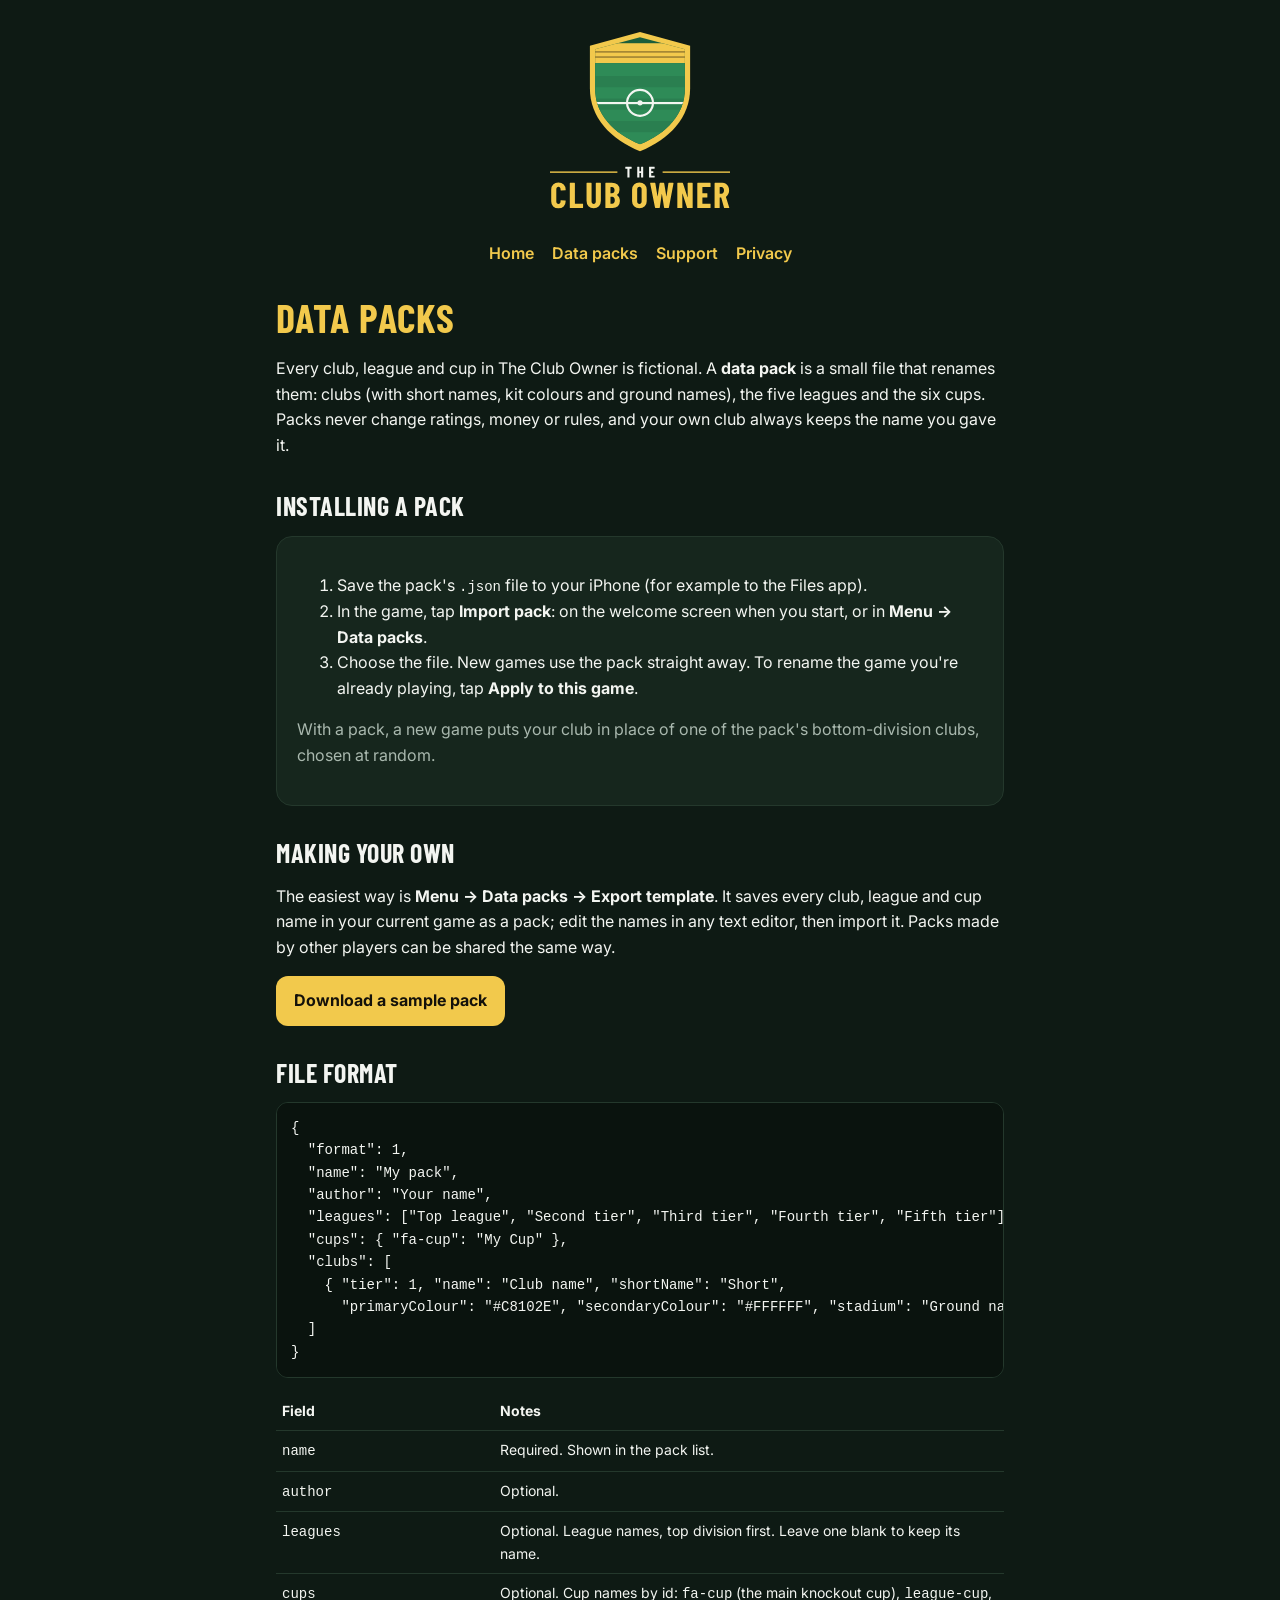
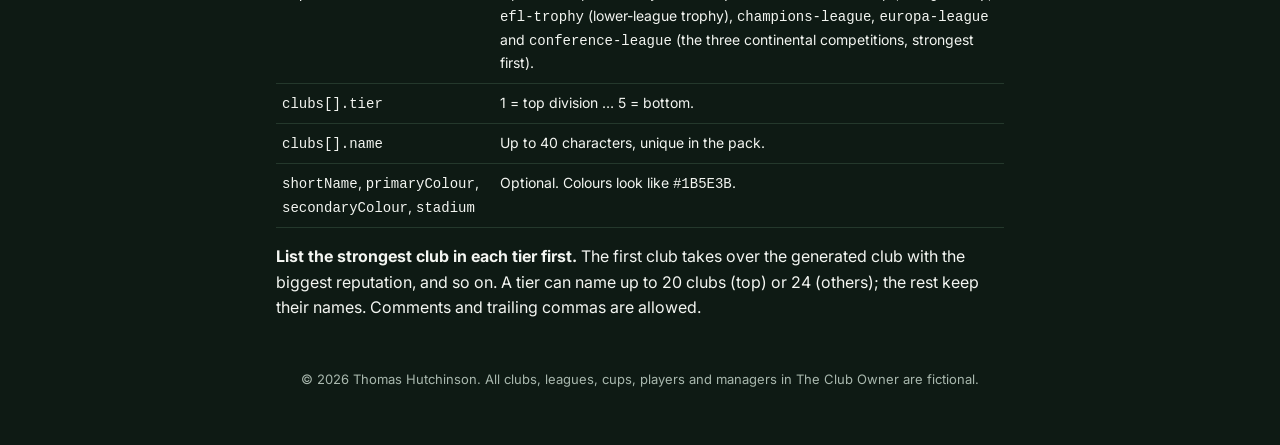
==== data-packs.html @ 432c06cd "Revert "Cover Android and Google Play: privacy policy, support and data packs pages" This reverts co" ====
<!doctype html>
<html lang="en-GB">
<head>
<meta charset="utf-8">
<meta name="viewport" content="width=device-width,initial-scale=1">
<title>Data packs – The Club Owner</title>
<meta name="description" content="How to rename the clubs, leagues and cups in The Club Owner with a data pack.">
<link rel="icon" href="logo.svg">
<link rel="preconnect" href="https://fonts.googleapis.com">
<link href="https://fonts.googleapis.com/css2?family=Barlow+Condensed:wght@700&family=Inter:wght@400;600&display=swap" rel="stylesheet">
<link rel="stylesheet" href="style.css">
</head>
<body><main>
<header><a href="index.html"><img src="logo.svg" alt="The Club Owner"></a></header>
<nav><a href="index.html">Home</a><a href="data-packs.html">Data packs</a><a href="support.html">Support</a><a href="privacy.html">Privacy</a></nav>

<h1>Data packs</h1>
<p>Every club, league and cup in The Club Owner is fictional. A <strong>data pack</strong> is a small file that renames them: clubs (with short names, kit colours and ground names), the five leagues and the six cups. Packs never change ratings, money or rules, and your own club always keeps the name you gave it.</p>

<h2>Installing a pack</h2>
<div class="card">
<ol>
<li>Save the pack's <code>.json</code> file to your iPhone (for example to the Files app).</li>
<li>In the game, tap <strong>Import pack</strong>: on the welcome screen when you start, or in <strong>Menu → Data packs</strong>.</li>
<li>Choose the file. New games use the pack straight away. To rename the game you're already playing, tap <strong>Apply to this game</strong>.</li>
</ol>
<p class="muted">With a pack, a new game puts your club in place of one of the pack's bottom-division clubs, chosen at random.</p>
</div>

<h2>Making your own</h2>
<p>The easiest way is <strong>Menu → Data packs → Export template</strong>. It saves every club, league and cup name in your current game as a pack; edit the names in any text editor, then import it. Packs made by other players can be shared the same way.</p>
<p><a class="btn" href="sample-data-pack.json" download>Download a sample pack</a></p>

<h2>File format</h2>
<pre>{
  "format": 1,
  "name": "My pack",
  "author": "Your name",
  "leagues": ["Top league", "Second tier", "Third tier", "Fourth tier", "Fifth tier"],
  "cups": { "fa-cup": "My Cup" },
  "clubs": [
    { "tier": 1, "name": "Club name", "shortName": "Short",
      "primaryColour": "#C8102E", "secondaryColour": "#FFFFFF", "stadium": "Ground name" }
  ]
}</pre>
<table>
<tr><th>Field</th><th>Notes</th></tr>
<tr><td><code>name</code></td><td>Required. Shown in the pack list.</td></tr>
<tr><td><code>author</code></td><td>Optional.</td></tr>
<tr><td><code>leagues</code></td><td>Optional. League names, top division first. Leave one blank to keep its name.</td></tr>
<tr><td><code>cups</code></td><td>Optional. Cup names by id: <code>fa-cup</code> (the main knockout cup), <code>league-cup</code>, <code>efl-trophy</code> (lower-league trophy), <code>champions-league</code>, <code>europa-league</code> and <code>conference-league</code> (the three continental competitions, strongest first).</td></tr>
<tr><td><code>clubs[].tier</code></td><td>1 = top division … 5 = bottom.</td></tr>
<tr><td><code>clubs[].name</code></td><td>Up to 40 characters, unique in the pack.</td></tr>
<tr><td><code>shortName</code>, <code>primaryColour</code>, <code>secondaryColour</code>, <code>stadium</code></td><td>Optional. Colours look like <code>#1B5E3B</code>.</td></tr>
</table>
<p><strong>List the strongest club in each tier first.</strong> The first club takes over the generated club with the biggest reputation, and so on. A tier can name up to 20 clubs (top) or 24 (others); the rest keep their names. Comments and trailing commas are allowed.</p>
<footer>© 2026 Thomas Hutchinson. All clubs, leagues, cups, players and managers in The Club Owner are fictional.</footer>
</main></body></html>
---- style.css ----
:root{--pitch:#0E1A14;--card:#16261D;--stroke:#24382C;--text:#F3F5F1;--muted:#A9B8AE;--gold:#F2C94C;--green:#2E8B57}
*{box-sizing:border-box}
body{margin:0;background:var(--pitch);color:var(--text);font:16px/1.6 Inter,system-ui,-apple-system,"Segoe UI",sans-serif}
main{max-width:760px;margin:0 auto;padding:32px 16px 64px}
header{text-align:center;margin-bottom:24px}
header img{width:180px;height:auto}
nav{display:flex;flex-wrap:wrap;gap:8px 18px;justify-content:center;margin:12px 0 28px}
nav a{color:var(--gold);text-decoration:none;font-weight:600}
h1,h2{font-family:"Barlow Condensed",Inter,sans-serif;letter-spacing:.02em;text-transform:uppercase;line-height:1.15}
h1{font-size:40px;margin:0 0 8px;color:var(--gold)}
h2{font-size:26px;margin:32px 0 8px}
p,li{color:var(--text)}
.muted{color:var(--muted)}
a{color:var(--gold)}
.card{background:var(--card);border:1px solid var(--stroke);border-radius:16px;padding:20px;margin:16px 0}
code,pre{font-family:ui-monospace,Menlo,monospace;font-size:14px}
pre{background:#0A130E;border:1px solid var(--stroke);border-radius:12px;padding:14px;overflow-x:auto}
table{width:100%;border-collapse:collapse;font-size:14px}
th,td{border-bottom:1px solid var(--stroke);padding:8px 6px;text-align:left;vertical-align:top}
.btn{display:inline-block;background:var(--gold);color:#14110A;font-weight:700;padding:12px 18px;border-radius:12px;text-decoration:none}
footer{margin-top:48px;text-align:center;font-size:13px;color:var(--muted)}
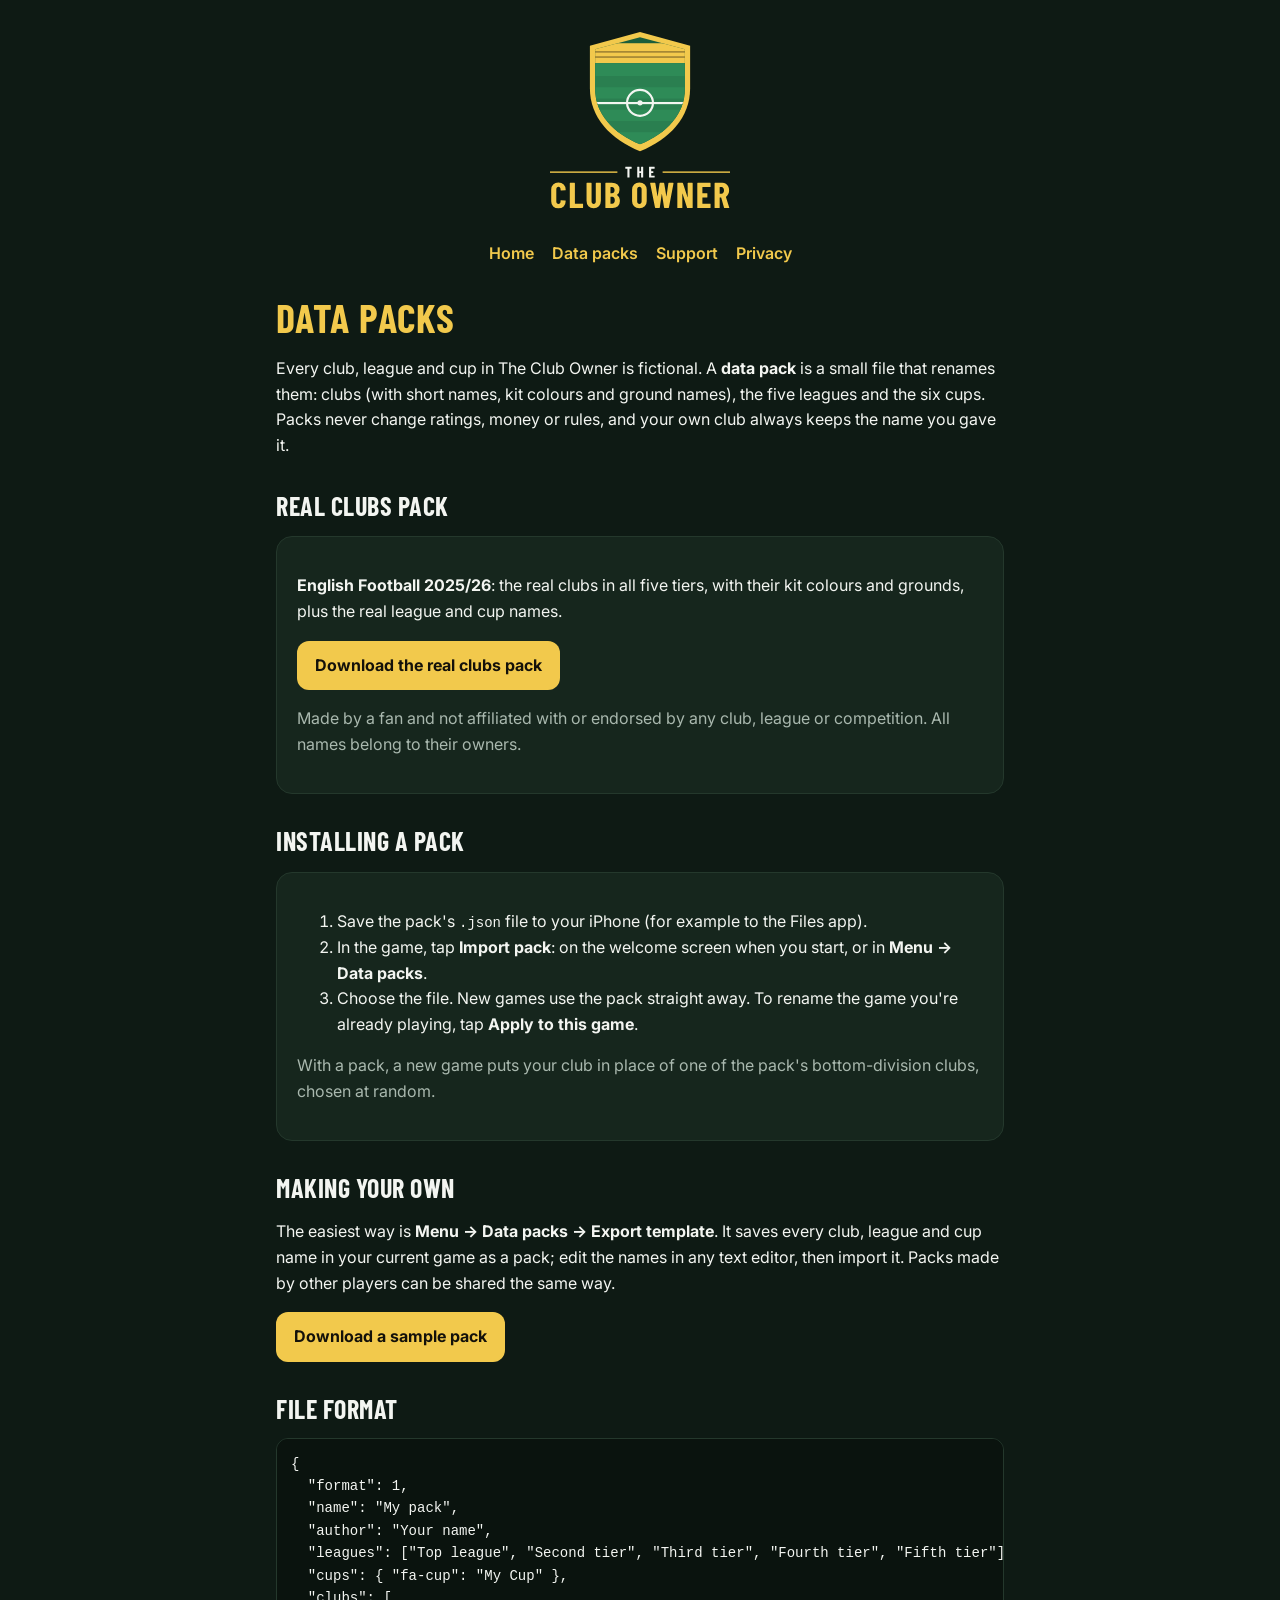
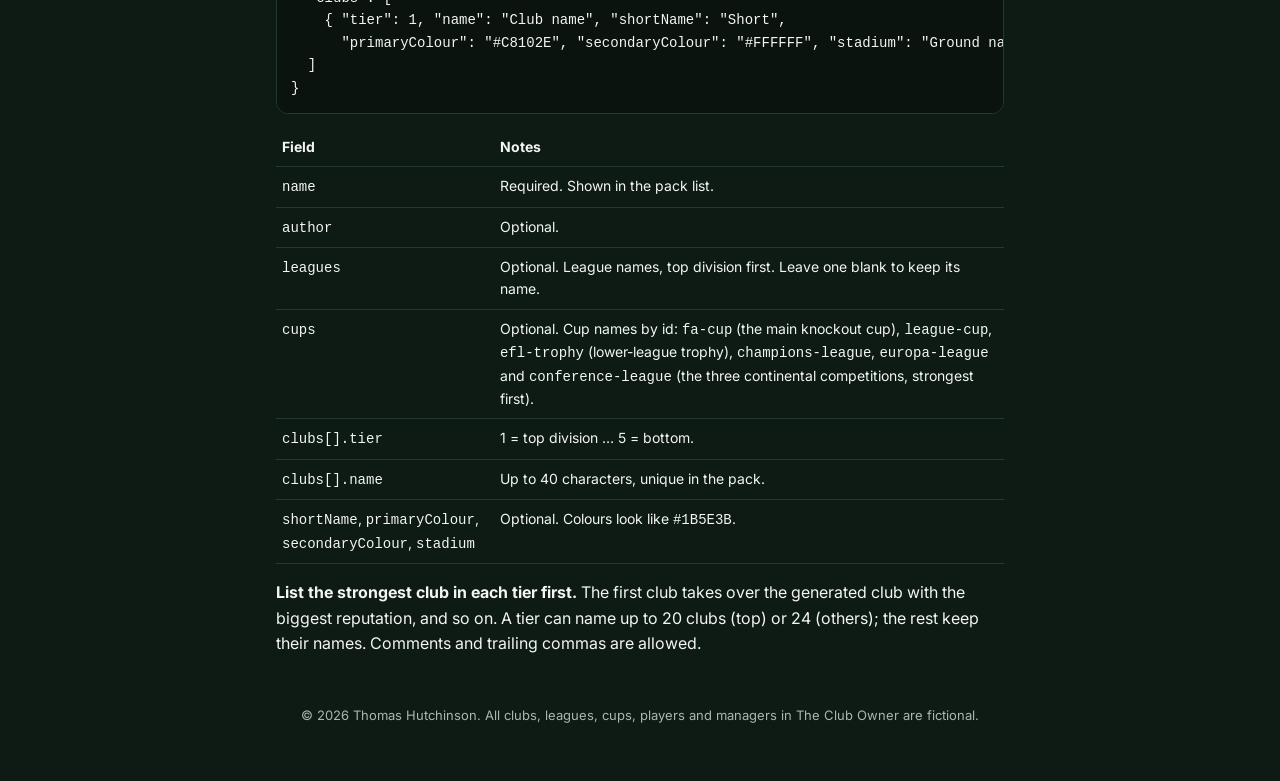
==== commit 8a993585: "Data packs page: add the English Football 2025/26 real clubs pack" ====
--- a/data-packs.html
+++ b/data-packs.html
@@ -16,6 +16,13 @@
 
 <h1>Data packs</h1>
 <p>Every club, league and cup in The Club Owner is fictional. A <strong>data pack</strong> is a small file that renames them: clubs (with short names, kit colours and ground names), the five leagues and the six cups. Packs never change ratings, money or rules, and your own club always keeps the name you gave it.</p>
+
+<h2>Real clubs pack</h2>
+<div class="card">
+<p><strong>English Football 2025/26</strong>: the real clubs in all five tiers, with their kit colours and grounds, plus the real league and cup names.</p>
+<p><a class="btn" href="english-football-2025-26.json" download>Download the real clubs pack</a></p>
+<p class="muted">Made by a fan and not affiliated with or endorsed by any club, league or competition. All names belong to their owners.</p>
+</div>
 
 <h2>Installing a pack</h2>
 <div class="card">
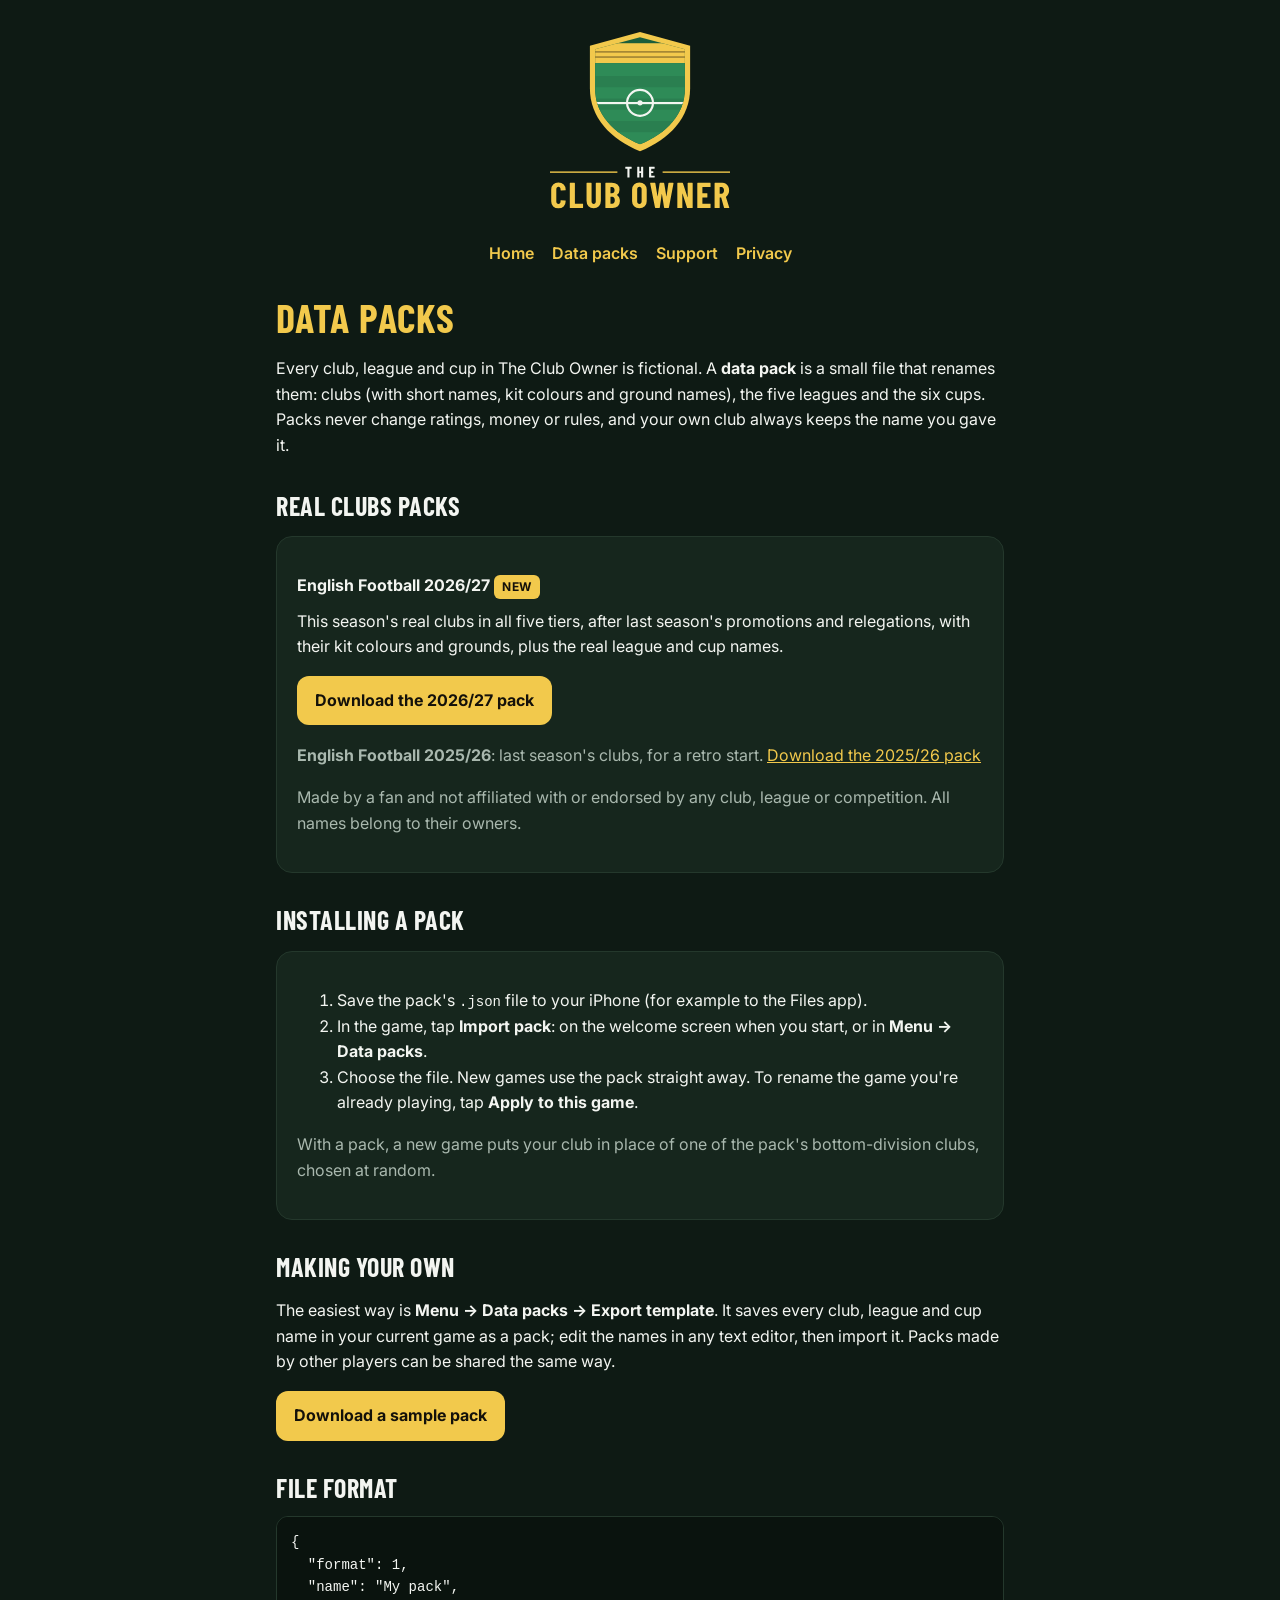
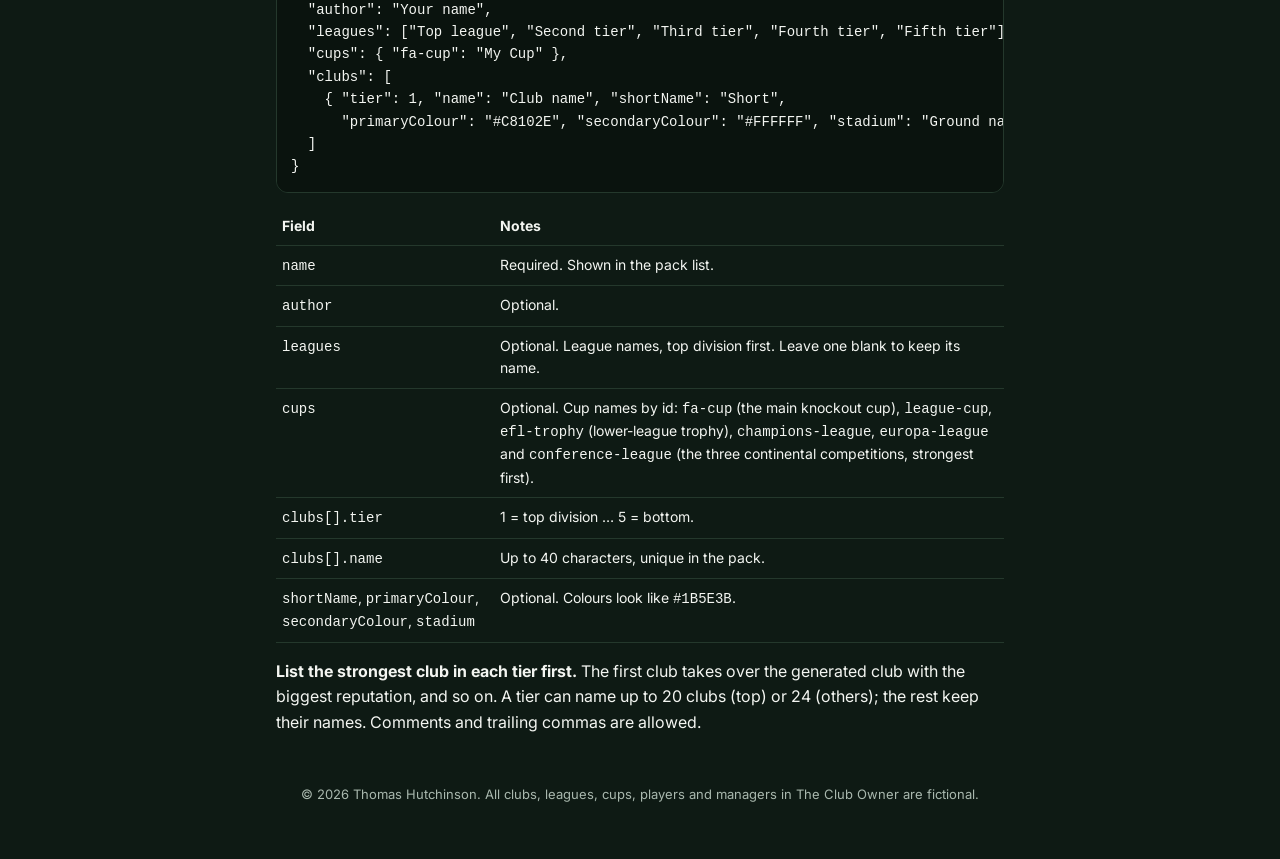
==== commit ca2443c3: "Data packs: add English Football 2026/27 real clubs pack" ====
--- a/data-packs.html
+++ b/data-packs.html
@@ -17,10 +17,11 @@
 <h1>Data packs</h1>
 <p>Every club, league and cup in The Club Owner is fictional. A <strong>data pack</strong> is a small file that renames them: clubs (with short names, kit colours and ground names), the five leagues and the six cups. Packs never change ratings, money or rules, and your own club always keeps the name you gave it.</p>
 
-<h2>Real clubs pack</h2>
+<h2>Real clubs packs</h2>
 <div class="card">
-<p><strong>English Football 2025/26</strong>: the real clubs in all five tiers, with their kit colours and grounds, plus the real league and cup names.</p>
-<p><a class="btn" href="english-football-2025-26.json" download>Download the real clubs pack</a></p>
+<p><strong>English Football 2026/27</strong> <span class="tag">New</span><br>This season's real clubs in all five tiers, after last season's promotions and relegations, with their kit colours and grounds, plus the real league and cup names.</p>
+<p><a class="btn" href="english-football-2026-27.json" download>Download the 2026/27 pack</a></p>
+<p class="muted" style="margin-top:18px"><strong>English Football 2025/26</strong>: last season's clubs, for a retro start. <a href="english-football-2025-26.json" download>Download the 2025/26 pack</a></p>
 <p class="muted">Made by a fan and not affiliated with or endorsed by any club, league or competition. All names belong to their owners.</p>
 </div>
 
--- a/style.css
+++ b/style.css
@@ -20,3 +20,46 @@
 th,td{border-bottom:1px solid var(--stroke);padding:8px 6px;text-align:left;vertical-align:top}
 .btn{display:inline-block;background:var(--gold);color:#14110A;font-weight:700;padding:12px 18px;border-radius:12px;text-decoration:none}
 footer{margin-top:48px;text-align:center;font-size:13px;color:var(--muted)}
+
+/* Home page (marketing) */
+.landing main{max-width:1040px}
+.hero{position:relative;background:#0B1A12;overflow:hidden}
+.hero-art{display:block;width:100%;height:auto;max-height:520px;object-fit:cover;object-position:center top}
+.hero-text{max-width:1040px;margin:0 auto;padding:8px 16px 8px;text-align:center}
+.hero nav{margin:16px 0 20px}
+.landing h1{font-size:clamp(34px,7vw,60px);color:var(--gold);margin:0 0 12px}
+.lead{font-size:18px;max-width:640px;margin:0 auto 20px;color:var(--text)}
+.btn-big{font-size:18px;padding:14px 26px}
+.btn:hover{filter:brightness(1.08)}
+.facts{color:var(--muted);font-size:14px;margin-top:10px}
+.shots{padding:28px 0 8px}
+.strip{display:flex;gap:16px;overflow-x:auto;scroll-snap-type:x mandatory;padding:0 16px 12px;-webkit-overflow-scrolling:touch}
+.strip img{flex:0 0 auto;width:min(62vw,250px);height:auto;border-radius:18px;scroll-snap-align:center;border:1px solid var(--stroke)}
+@media (min-width:1600px){.strip{justify-content:center}.hint{display:none}}
+.hint{text-align:center;font-size:13px;margin:4px 0 0}
+.features{display:grid;grid-template-columns:repeat(auto-fit,minmax(260px,1fr));gap:16px}
+.features .card{margin:0}
+h3{font-family:"Barlow Condensed",Inter,sans-serif;text-transform:uppercase;letter-spacing:.02em;font-size:22px;margin:0 0 6px;color:var(--gold)}
+.features p,.highlight p{margin:0}
+.highlight{border-color:var(--gold);margin-top:28px}
+.highlight h3{margin-bottom:6px}
+.tag{display:inline-block;background:var(--gold);color:#14110A;font-weight:700;font-size:12px;text-transform:uppercase;letter-spacing:.06em;padding:2px 8px;border-radius:6px;margin-bottom:10px!important}
+.closing{text-align:center;margin-top:40px}
+footer a{color:var(--muted)}
+
+/* Home page layout: one centred column with clear margins */
+.landing{padding:clamp(16px,3vw,40px) clamp(24px,6vw,96px) 0}
+.landing .hero,.landing .shots,.landing main{max-width:1100px;margin-left:auto;margin-right:auto}
+.landing .hero{border-radius:20px;background:transparent}
+.landing .hero-art{border-radius:20px}
+.landing .hero-text{padding:8px 0}
+.landing .strip{padding:0 0 12px}
+.landing main{padding:40px 0 64px}
+.landing .features{gap:20px}
+/* Wide screens: all six screenshots in one centred row, no scrolling */
+@media (min-width:900px){
+  .landing .strip{display:grid;grid-template-columns:repeat(6,1fr);overflow:visible}
+  .landing .strip img{width:100%}
+  .landing .hint{display:none}
+  .landing .features{grid-template-columns:repeat(3,1fr)}
+}
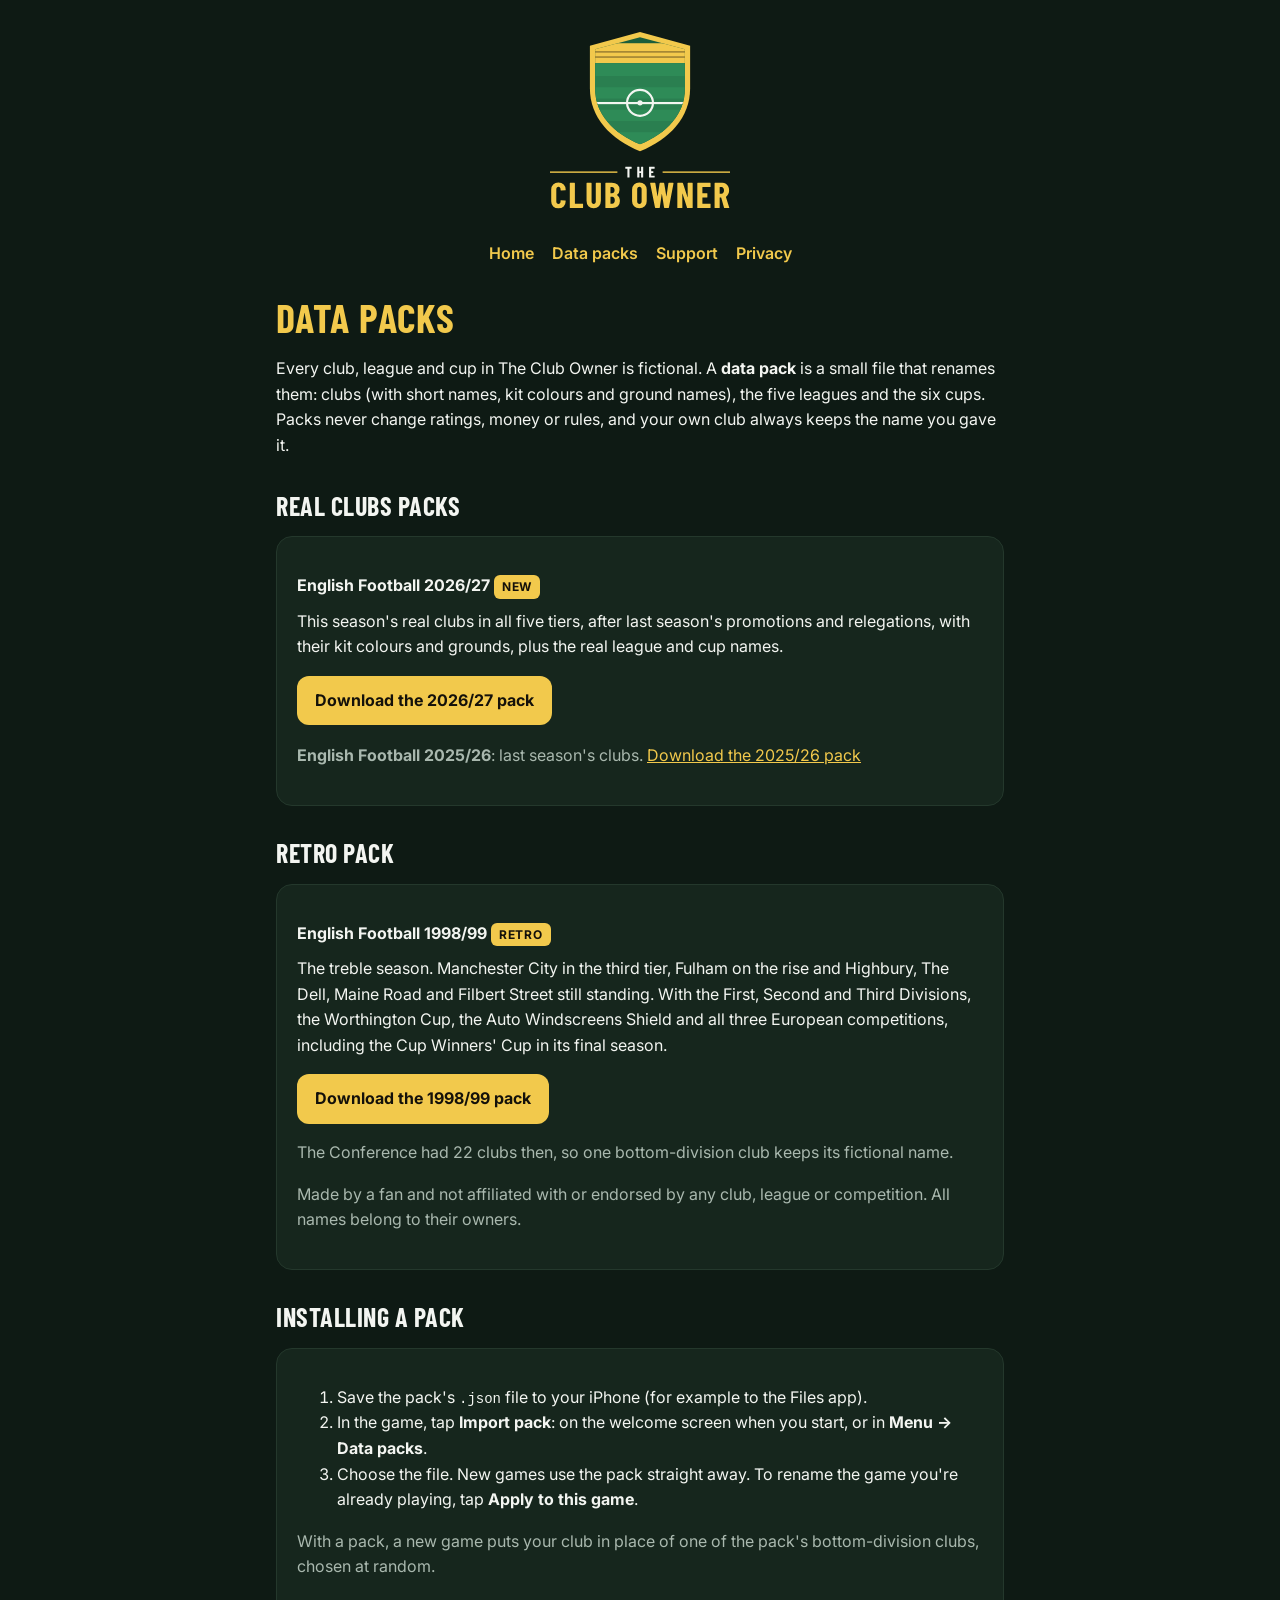
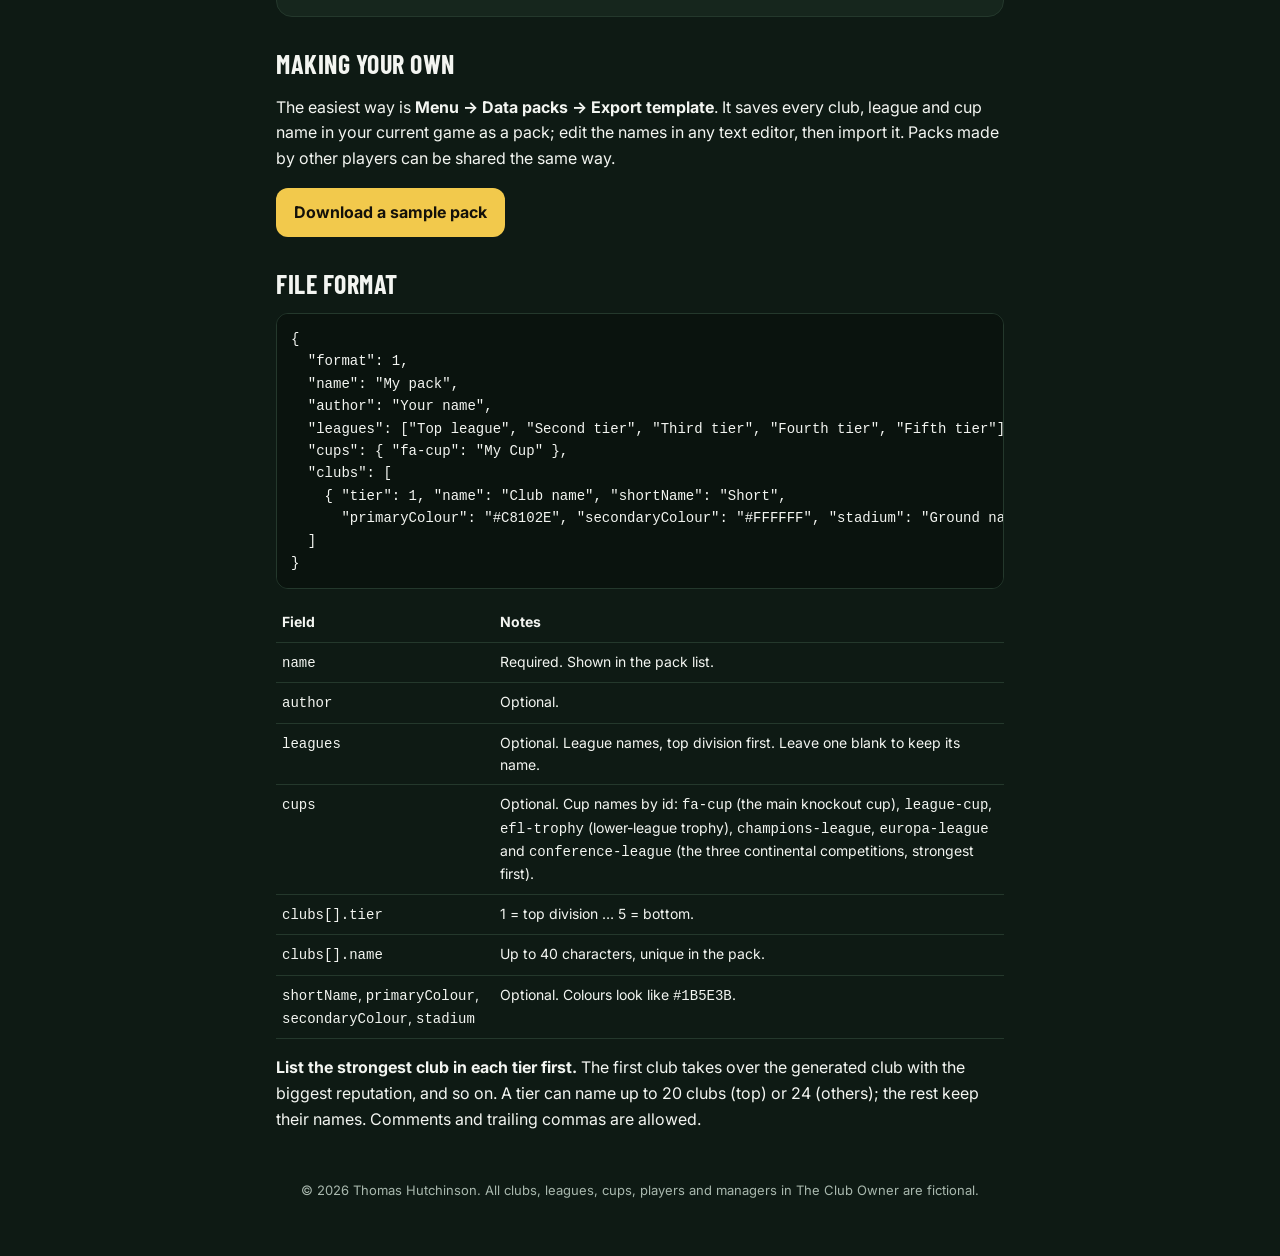
==== commit 76d2138a: "Data packs: add the English Football 1998/99 retro pack" ====
--- a/data-packs.html
+++ b/data-packs.html
@@ -21,7 +21,14 @@
 <div class="card">
 <p><strong>English Football 2026/27</strong> <span class="tag">New</span><br>This season's real clubs in all five tiers, after last season's promotions and relegations, with their kit colours and grounds, plus the real league and cup names.</p>
 <p><a class="btn" href="english-football-2026-27.json" download>Download the 2026/27 pack</a></p>
-<p class="muted" style="margin-top:18px"><strong>English Football 2025/26</strong>: last season's clubs, for a retro start. <a href="english-football-2025-26.json" download>Download the 2025/26 pack</a></p>
+<p class="muted" style="margin-top:18px"><strong>English Football 2025/26</strong>: last season's clubs. <a href="english-football-2025-26.json" download>Download the 2025/26 pack</a></p>
+</div>
+
+<h2>Retro pack</h2>
+<div class="card">
+<p><strong>English Football 1998/99</strong> <span class="tag">Retro</span><br>The treble season. Manchester City in the third tier, Fulham on the rise and Highbury, The Dell, Maine Road and Filbert Street still standing. With the First, Second and Third Divisions, the Worthington Cup, the Auto Windscreens Shield and all three European competitions, including the Cup Winners' Cup in its final season.</p>
+<p><a class="btn" href="english-football-1998-99.json" download>Download the 1998/99 pack</a></p>
+<p class="muted">The Conference had 22 clubs then, so one bottom-division club keeps its fictional name.</p>
 <p class="muted">Made by a fan and not affiliated with or endorsed by any club, league or competition. All names belong to their owners.</p>
 </div>
 
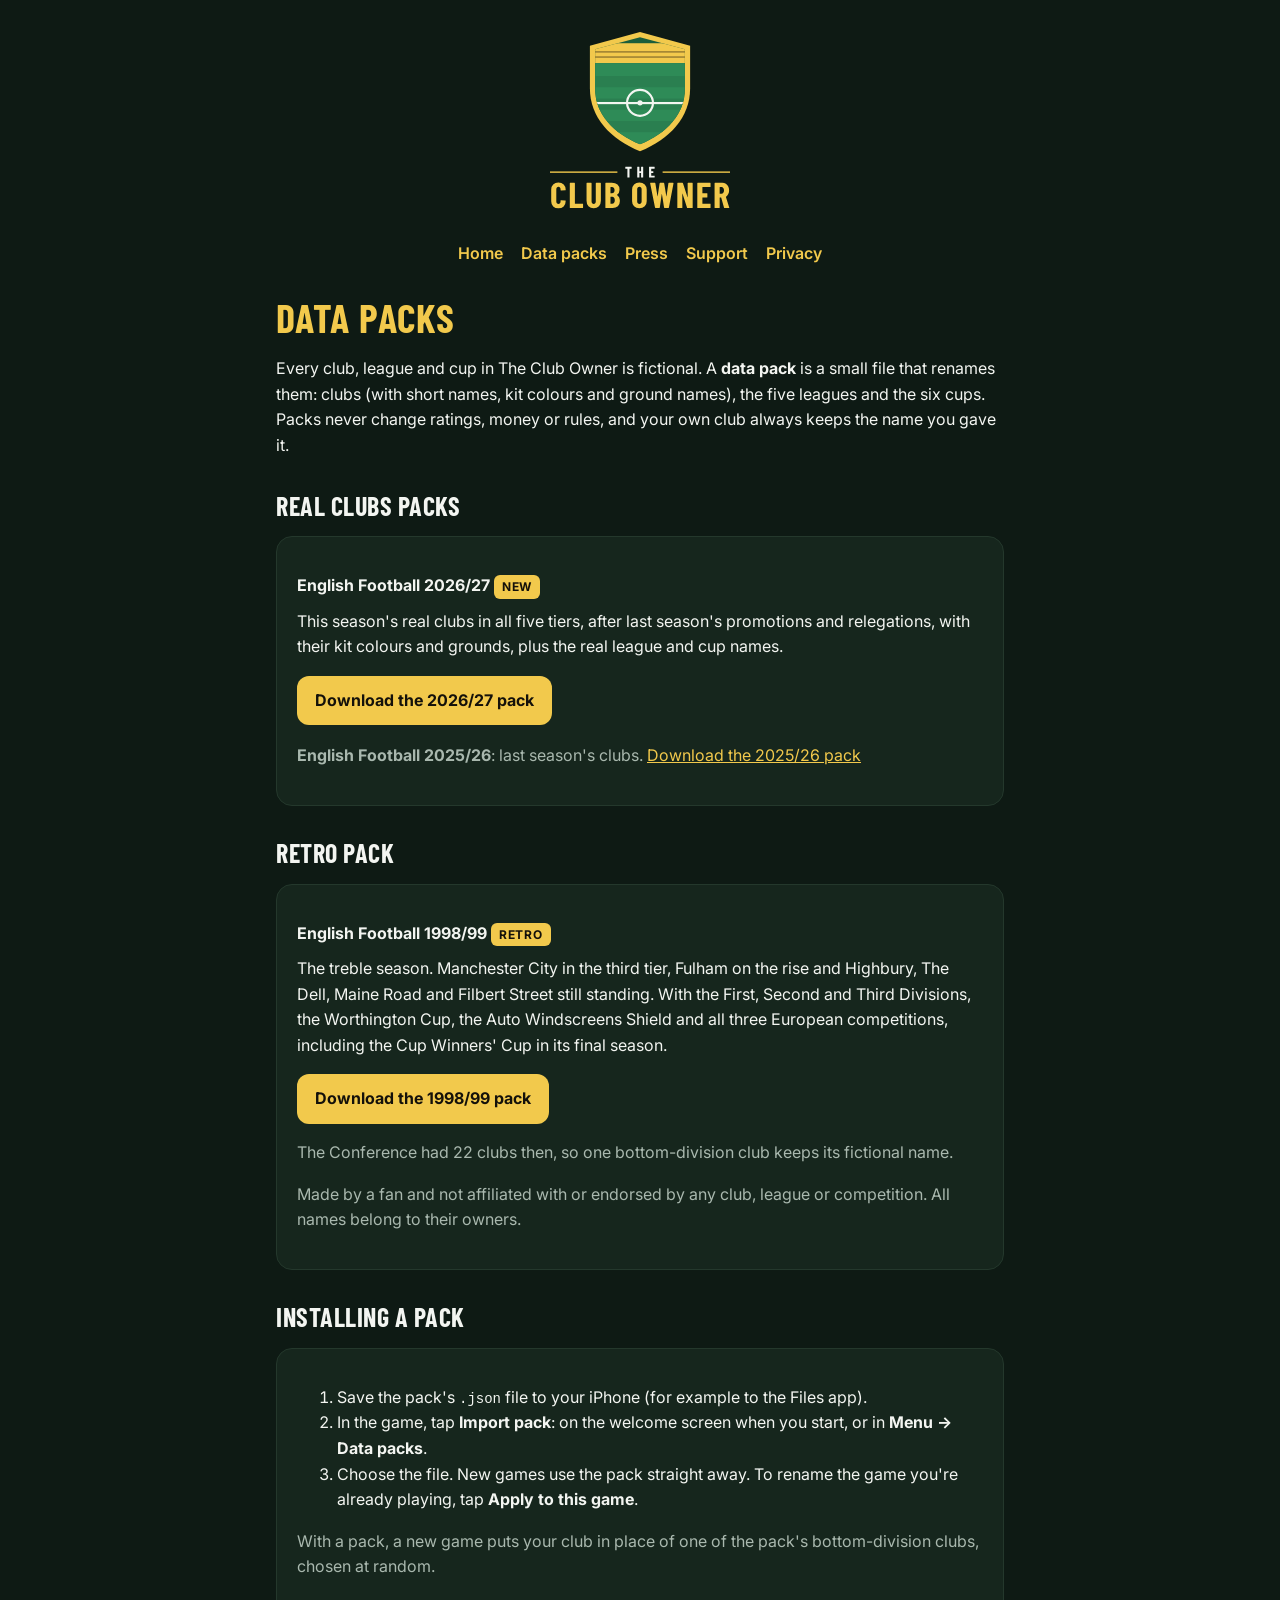
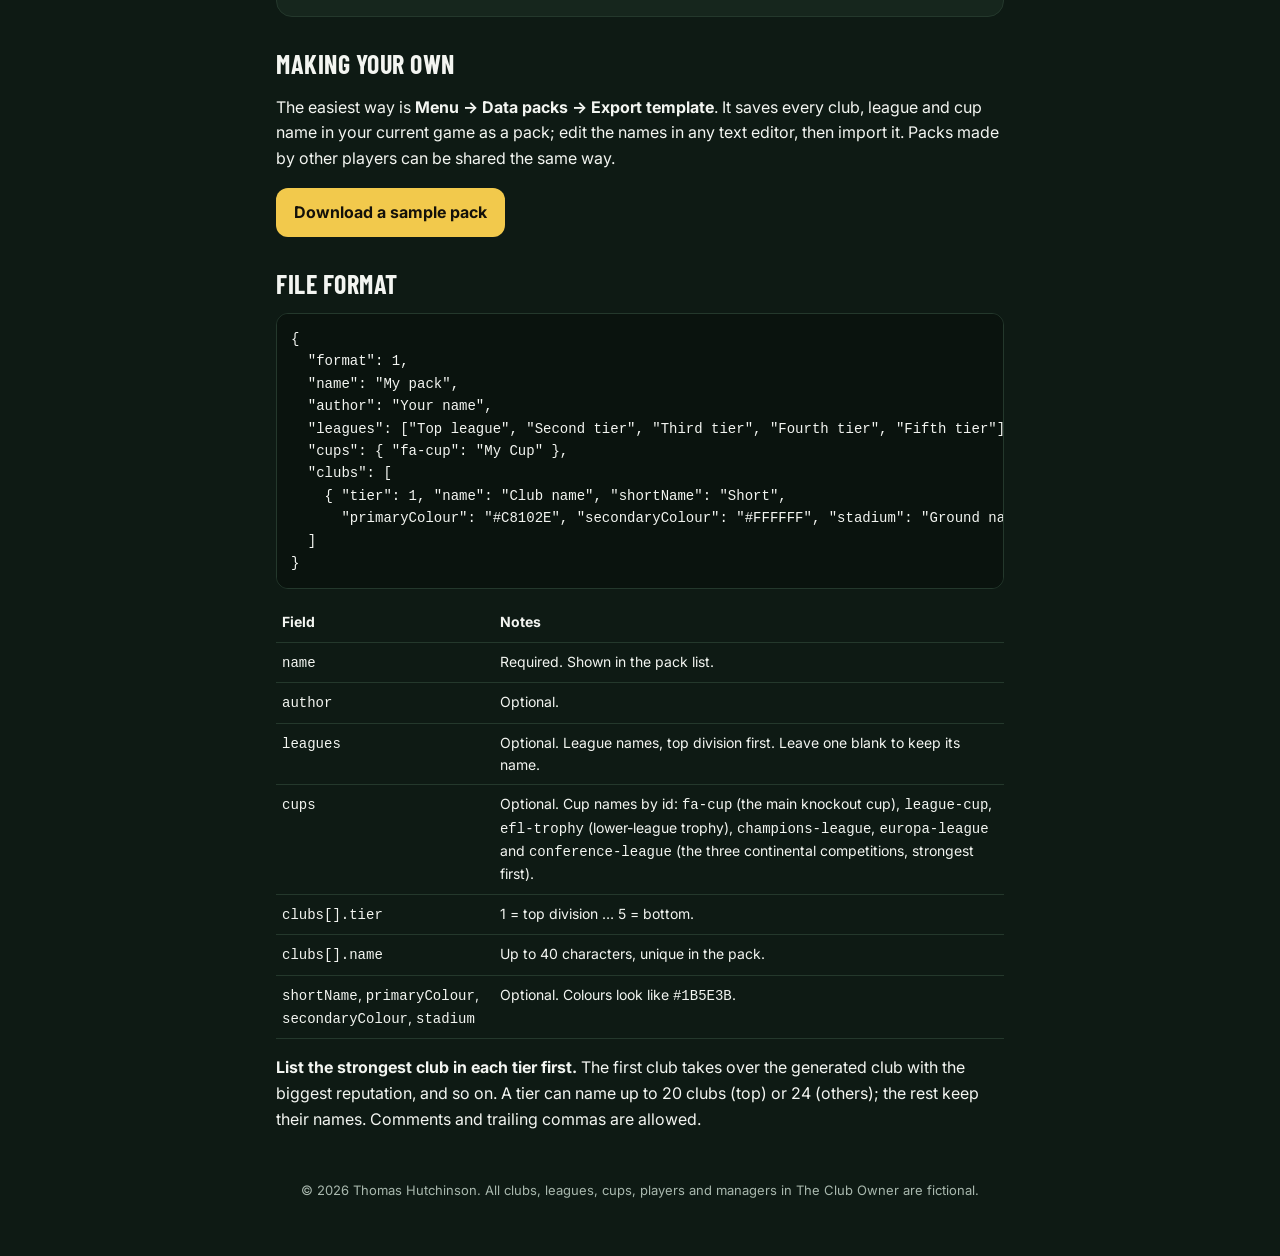
==== commit 8dfbca26: "Add press kit page and contact email" ====
--- a/data-packs.html
+++ b/data-packs.html
@@ -8,11 +8,11 @@
 <link rel="icon" href="logo.svg">
 <link rel="preconnect" href="https://fonts.googleapis.com">
 <link href="https://fonts.googleapis.com/css2?family=Barlow+Condensed:wght@700&family=Inter:wght@400;600&display=swap" rel="stylesheet">
-<link rel="stylesheet" href="style.css">
+<link rel="stylesheet" href="style.css?v=4">
 </head>
 <body><main>
 <header><a href="index.html"><img src="logo.svg" alt="The Club Owner"></a></header>
-<nav><a href="index.html">Home</a><a href="data-packs.html">Data packs</a><a href="support.html">Support</a><a href="privacy.html">Privacy</a></nav>
+<nav><a href="index.html">Home</a><a href="data-packs.html">Data packs</a><a href="presskit.html">Press</a><a href="support.html">Support</a><a href="privacy.html">Privacy</a></nav>
 
 <h1>Data packs</h1>
 <p>Every club, league and cup in The Club Owner is fictional. A <strong>data pack</strong> is a small file that renames them: clubs (with short names, kit colours and ground names), the five leagues and the six cups. Packs never change ratings, money or rules, and your own club always keeps the name you gave it.</p>
--- a/style.css
+++ b/style.css
@@ -63,3 +63,14 @@
   .landing .hint{display:none}
   .landing .features{grid-template-columns:repeat(3,1fr)}
 }
+/* press kit */
+.press .lead-left{font-size:18px}
+.btn-outline{background:transparent;color:var(--gold);border:1px solid var(--gold);margin-left:8px}
+.facts-table dl{display:grid;grid-template-columns:max-content 1fr;gap:6px 18px;margin:0}
+.facts-table dt{color:var(--muted);font-weight:600}
+.facts-table dd{margin:0;overflow-wrap:anywhere}
+@media (max-width:520px){.facts-table dl{grid-template-columns:1fr}.facts-table dd{margin-bottom:8px}.btn-outline{margin:8px 0 0}}
+.trailer{display:block;width:100%;max-width:360px;margin:8px auto;border-radius:18px;border:1px solid var(--stroke);background:#000}
+.press-shots{display:grid;grid-template-columns:repeat(3,1fr);gap:12px}
+.press-shots img,.press-art img{width:100%;height:auto;border-radius:14px;border:1px solid var(--stroke);display:block}
+.press-art{display:grid;grid-template-columns:1fr 2fr;gap:12px;align-items:center}
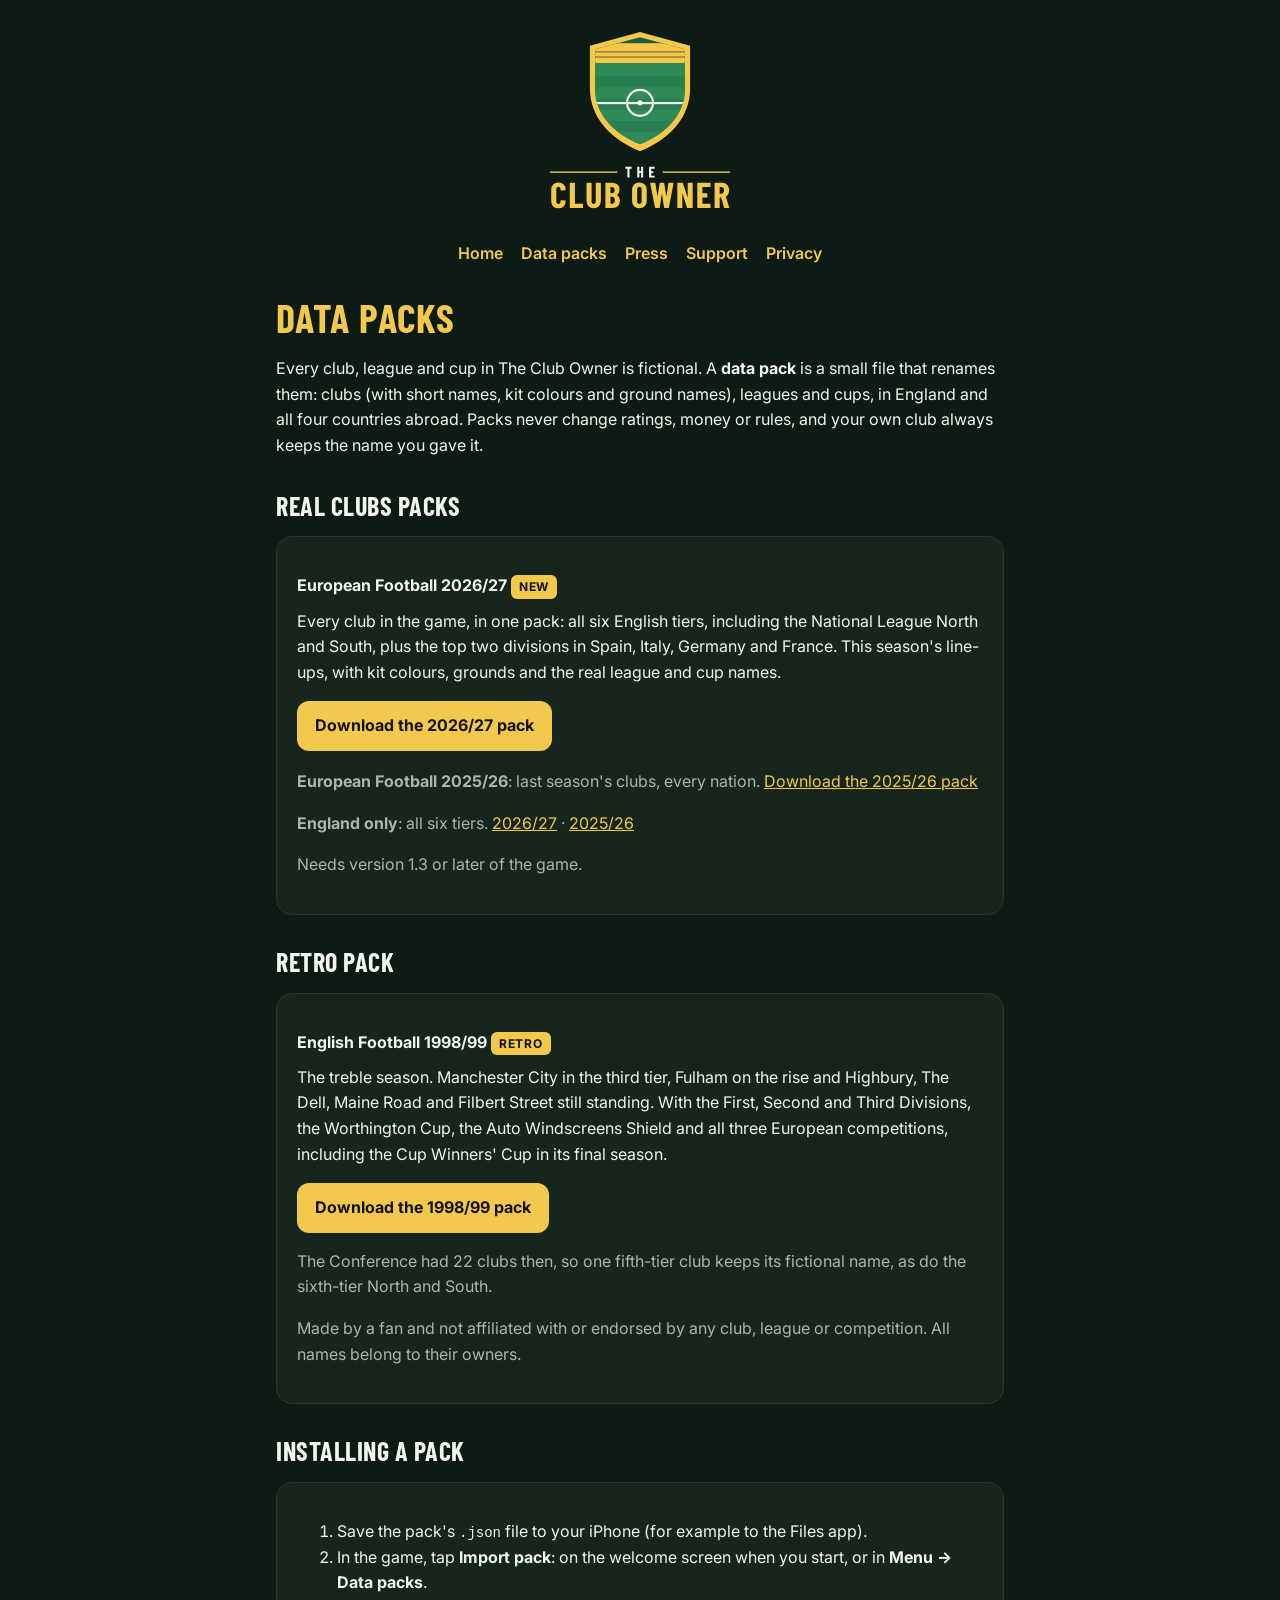
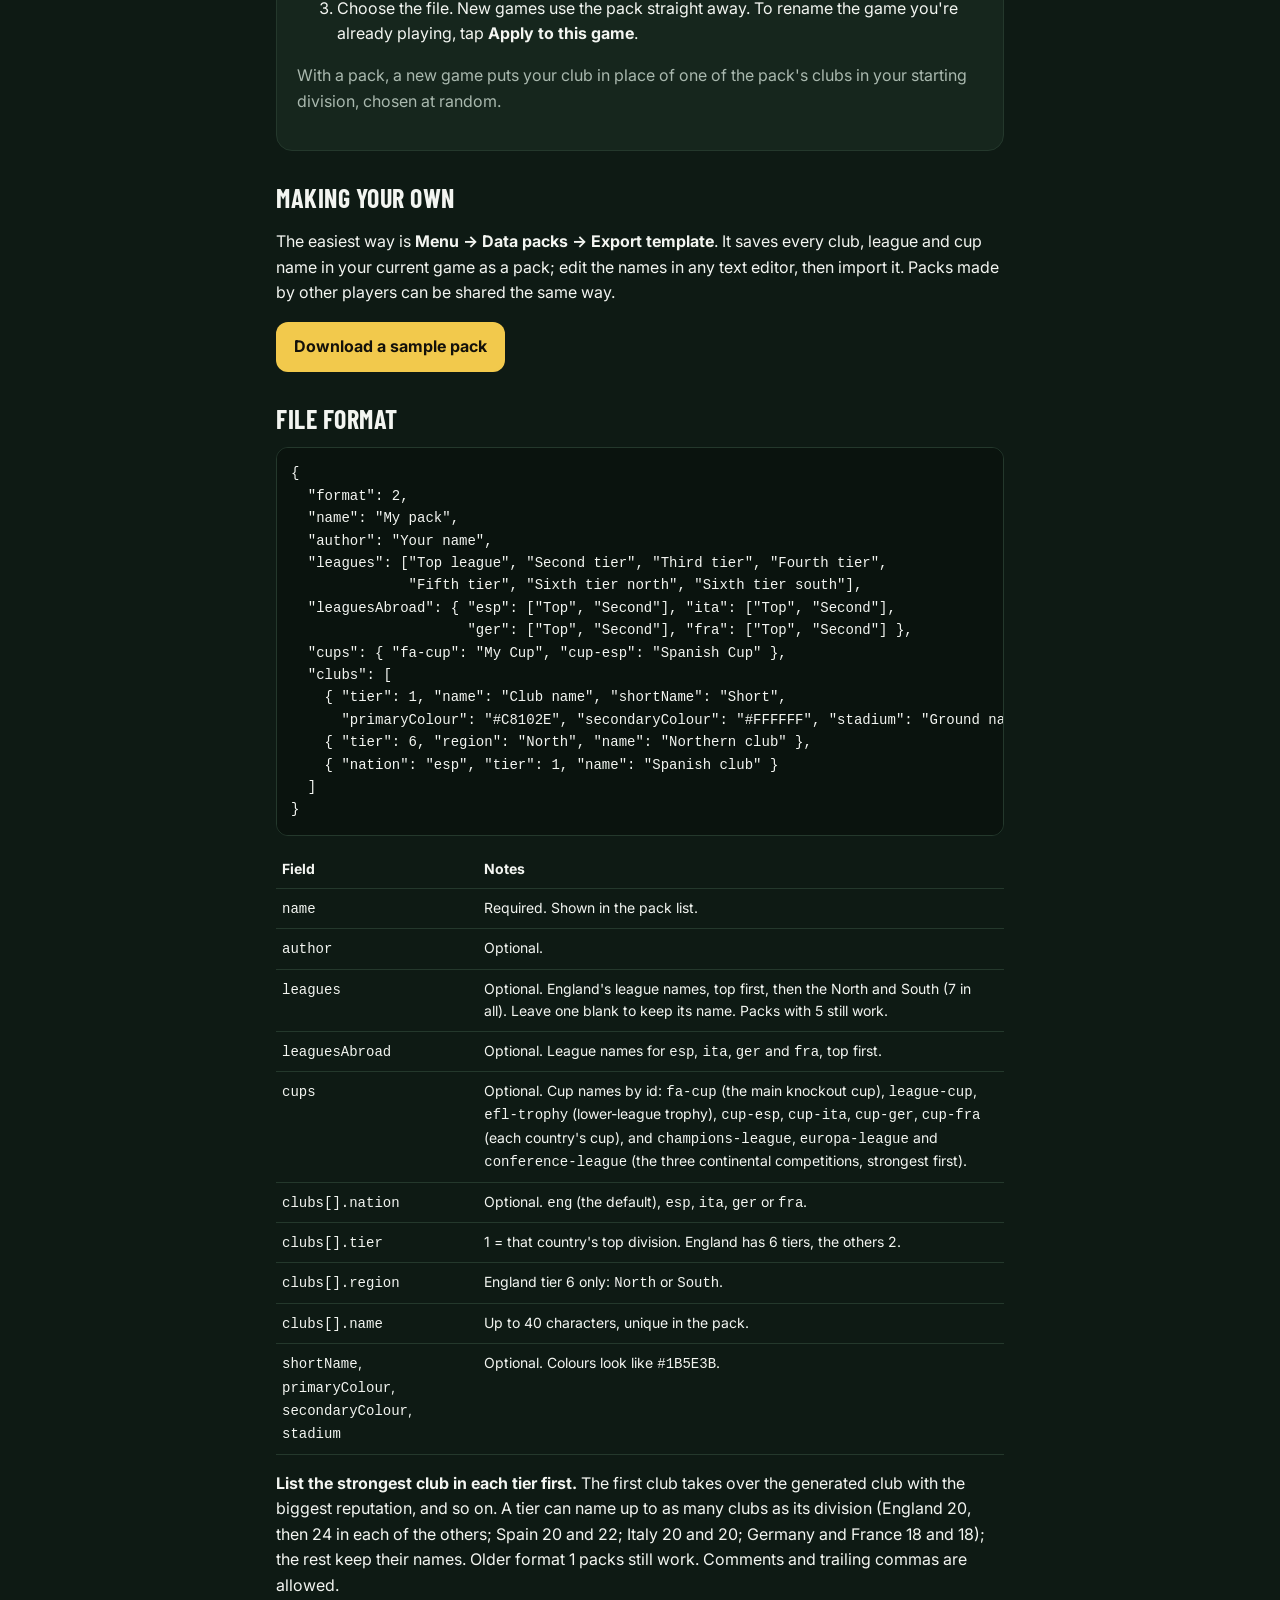
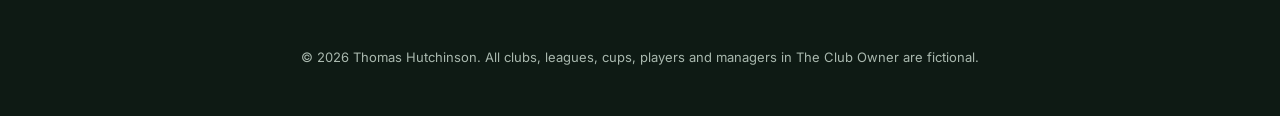
==== commit dab50790: "Data packs: all-nations 2026/27 and 2025/26 packs, National North and South, format 2 guide" ====
--- a/data-packs.html
+++ b/data-packs.html
@@ -15,20 +15,22 @@
 <nav><a href="index.html">Home</a><a href="data-packs.html">Data packs</a><a href="presskit.html">Press</a><a href="support.html">Support</a><a href="privacy.html">Privacy</a></nav>
 
 <h1>Data packs</h1>
-<p>Every club, league and cup in The Club Owner is fictional. A <strong>data pack</strong> is a small file that renames them: clubs (with short names, kit colours and ground names), the five leagues and the six cups. Packs never change ratings, money or rules, and your own club always keeps the name you gave it.</p>
+<p>Every club, league and cup in The Club Owner is fictional. A <strong>data pack</strong> is a small file that renames them: clubs (with short names, kit colours and ground names), leagues and cups, in England and all four countries abroad. Packs never change ratings, money or rules, and your own club always keeps the name you gave it.</p>
 
 <h2>Real clubs packs</h2>
 <div class="card">
-<p><strong>English Football 2026/27</strong> <span class="tag">New</span><br>This season's real clubs in all five tiers, after last season's promotions and relegations, with their kit colours and grounds, plus the real league and cup names.</p>
-<p><a class="btn" href="english-football-2026-27.json" download>Download the 2026/27 pack</a></p>
-<p class="muted" style="margin-top:18px"><strong>English Football 2025/26</strong>: last season's clubs. <a href="english-football-2025-26.json" download>Download the 2025/26 pack</a></p>
+<p><strong>European Football 2026/27</strong> <span class="tag">New</span><br>Every club in the game, in one pack: all six English tiers, including the National League North and South, plus the top two divisions in Spain, Italy, Germany and France. This season's line-ups, with kit colours, grounds and the real league and cup names.</p>
+<p><a class="btn" href="european-football-2026-27.json" download>Download the 2026/27 pack</a></p>
+<p class="muted" style="margin-top:18px"><strong>European Football 2025/26</strong>: last season's clubs, every nation. <a href="european-football-2025-26.json" download>Download the 2025/26 pack</a></p>
+<p class="muted"><strong>England only</strong>: all six tiers. <a href="english-football-2026-27.json" download>2026/27</a> · <a href="english-football-2025-26.json" download>2025/26</a></p>
+<p class="muted">Needs version 1.3 or later of the game.</p>
 </div>
 
 <h2>Retro pack</h2>
 <div class="card">
 <p><strong>English Football 1998/99</strong> <span class="tag">Retro</span><br>The treble season. Manchester City in the third tier, Fulham on the rise and Highbury, The Dell, Maine Road and Filbert Street still standing. With the First, Second and Third Divisions, the Worthington Cup, the Auto Windscreens Shield and all three European competitions, including the Cup Winners' Cup in its final season.</p>
 <p><a class="btn" href="english-football-1998-99.json" download>Download the 1998/99 pack</a></p>
-<p class="muted">The Conference had 22 clubs then, so one bottom-division club keeps its fictional name.</p>
+<p class="muted">The Conference had 22 clubs then, so one fifth-tier club keeps its fictional name, as do the sixth-tier North and South.</p>
 <p class="muted">Made by a fan and not affiliated with or endorsed by any club, league or competition. All names belong to their owners.</p>
 </div>
 
@@ -39,7 +41,7 @@
 <li>In the game, tap <strong>Import pack</strong>: on the welcome screen when you start, or in <strong>Menu → Data packs</strong>.</li>
 <li>Choose the file. New games use the pack straight away. To rename the game you're already playing, tap <strong>Apply to this game</strong>.</li>
 </ol>
-<p class="muted">With a pack, a new game puts your club in place of one of the pack's bottom-division clubs, chosen at random.</p>
+<p class="muted">With a pack, a new game puts your club in place of one of the pack's clubs in your starting division, chosen at random.</p>
 </div>
 
 <h2>Making your own</h2>
@@ -48,26 +50,34 @@
 
 <h2>File format</h2>
 <pre>{
-  "format": 1,
+  "format": 2,
   "name": "My pack",
   "author": "Your name",
-  "leagues": ["Top league", "Second tier", "Third tier", "Fourth tier", "Fifth tier"],
-  "cups": { "fa-cup": "My Cup" },
+  "leagues": ["Top league", "Second tier", "Third tier", "Fourth tier",
+              "Fifth tier", "Sixth tier north", "Sixth tier south"],
+  "leaguesAbroad": { "esp": ["Top", "Second"], "ita": ["Top", "Second"],
+                     "ger": ["Top", "Second"], "fra": ["Top", "Second"] },
+  "cups": { "fa-cup": "My Cup", "cup-esp": "Spanish Cup" },
   "clubs": [
     { "tier": 1, "name": "Club name", "shortName": "Short",
-      "primaryColour": "#C8102E", "secondaryColour": "#FFFFFF", "stadium": "Ground name" }
+      "primaryColour": "#C8102E", "secondaryColour": "#FFFFFF", "stadium": "Ground name" },
+    { "tier": 6, "region": "North", "name": "Northern club" },
+    { "nation": "esp", "tier": 1, "name": "Spanish club" }
   ]
 }</pre>
 <table>
 <tr><th>Field</th><th>Notes</th></tr>
 <tr><td><code>name</code></td><td>Required. Shown in the pack list.</td></tr>
 <tr><td><code>author</code></td><td>Optional.</td></tr>
-<tr><td><code>leagues</code></td><td>Optional. League names, top division first. Leave one blank to keep its name.</td></tr>
-<tr><td><code>cups</code></td><td>Optional. Cup names by id: <code>fa-cup</code> (the main knockout cup), <code>league-cup</code>, <code>efl-trophy</code> (lower-league trophy), <code>champions-league</code>, <code>europa-league</code> and <code>conference-league</code> (the three continental competitions, strongest first).</td></tr>
-<tr><td><code>clubs[].tier</code></td><td>1 = top division … 5 = bottom.</td></tr>
+<tr><td><code>leagues</code></td><td>Optional. England's league names, top first, then the North and South (7 in all). Leave one blank to keep its name. Packs with 5 still work.</td></tr>
+<tr><td><code>leaguesAbroad</code></td><td>Optional. League names for <code>esp</code>, <code>ita</code>, <code>ger</code> and <code>fra</code>, top first.</td></tr>
+<tr><td><code>cups</code></td><td>Optional. Cup names by id: <code>fa-cup</code> (the main knockout cup), <code>league-cup</code>, <code>efl-trophy</code> (lower-league trophy), <code>cup-esp</code>, <code>cup-ita</code>, <code>cup-ger</code>, <code>cup-fra</code> (each country's cup), and <code>champions-league</code>, <code>europa-league</code> and <code>conference-league</code> (the three continental competitions, strongest first).</td></tr>
+<tr><td><code>clubs[].nation</code></td><td>Optional. <code>eng</code> (the default), <code>esp</code>, <code>ita</code>, <code>ger</code> or <code>fra</code>.</td></tr>
+<tr><td><code>clubs[].tier</code></td><td>1 = that country's top division. England has 6 tiers, the others 2.</td></tr>
+<tr><td><code>clubs[].region</code></td><td>England tier 6 only: <code>North</code> or <code>South</code>.</td></tr>
 <tr><td><code>clubs[].name</code></td><td>Up to 40 characters, unique in the pack.</td></tr>
 <tr><td><code>shortName</code>, <code>primaryColour</code>, <code>secondaryColour</code>, <code>stadium</code></td><td>Optional. Colours look like <code>#1B5E3B</code>.</td></tr>
 </table>
-<p><strong>List the strongest club in each tier first.</strong> The first club takes over the generated club with the biggest reputation, and so on. A tier can name up to 20 clubs (top) or 24 (others); the rest keep their names. Comments and trailing commas are allowed.</p>
+<p><strong>List the strongest club in each tier first.</strong> The first club takes over the generated club with the biggest reputation, and so on. A tier can name up to as many clubs as its division (England 20, then 24 in each of the others; Spain 20 and 22; Italy 20 and 20; Germany and France 18 and 18); the rest keep their names. Older format 1 packs still work. Comments and trailing commas are allowed.</p>
 <footer>© 2026 Thomas Hutchinson. All clubs, leagues, cups, players and managers in The Club Owner are fictional.</footer>
 </main></body></html>
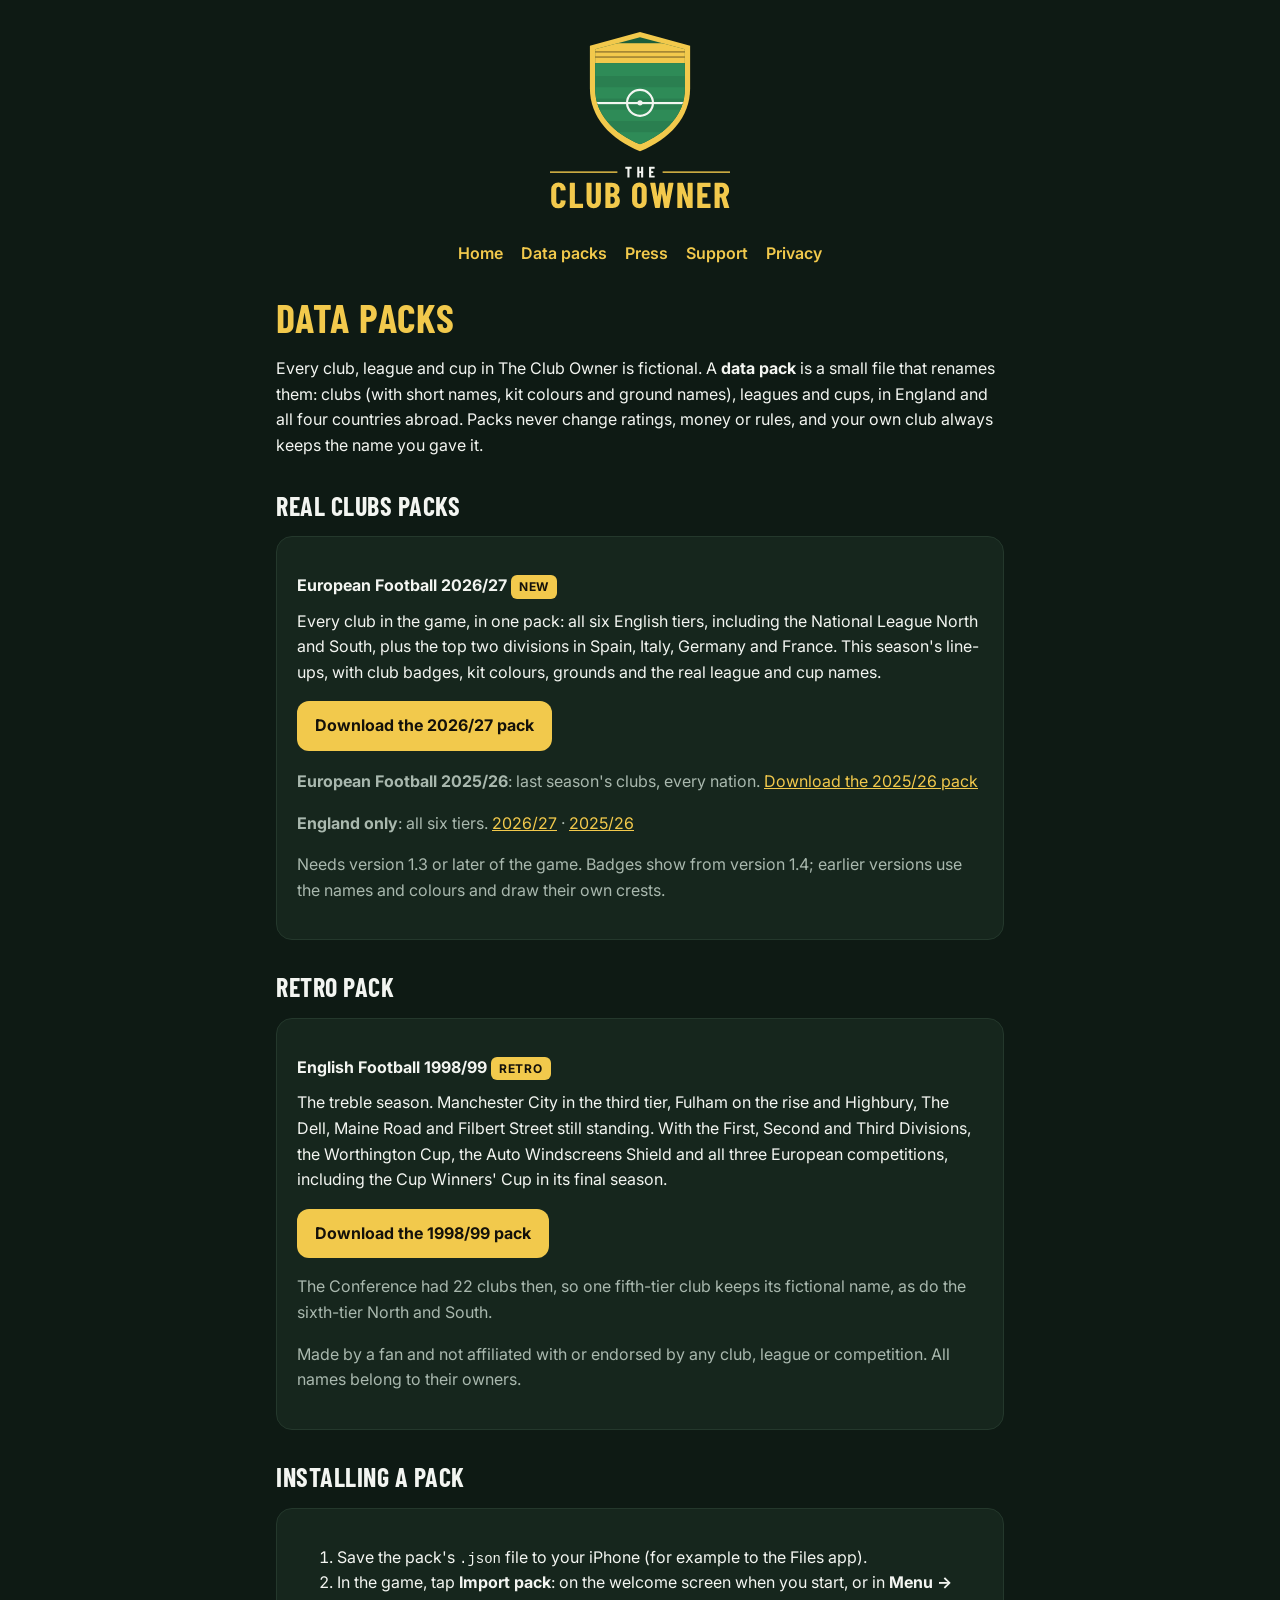
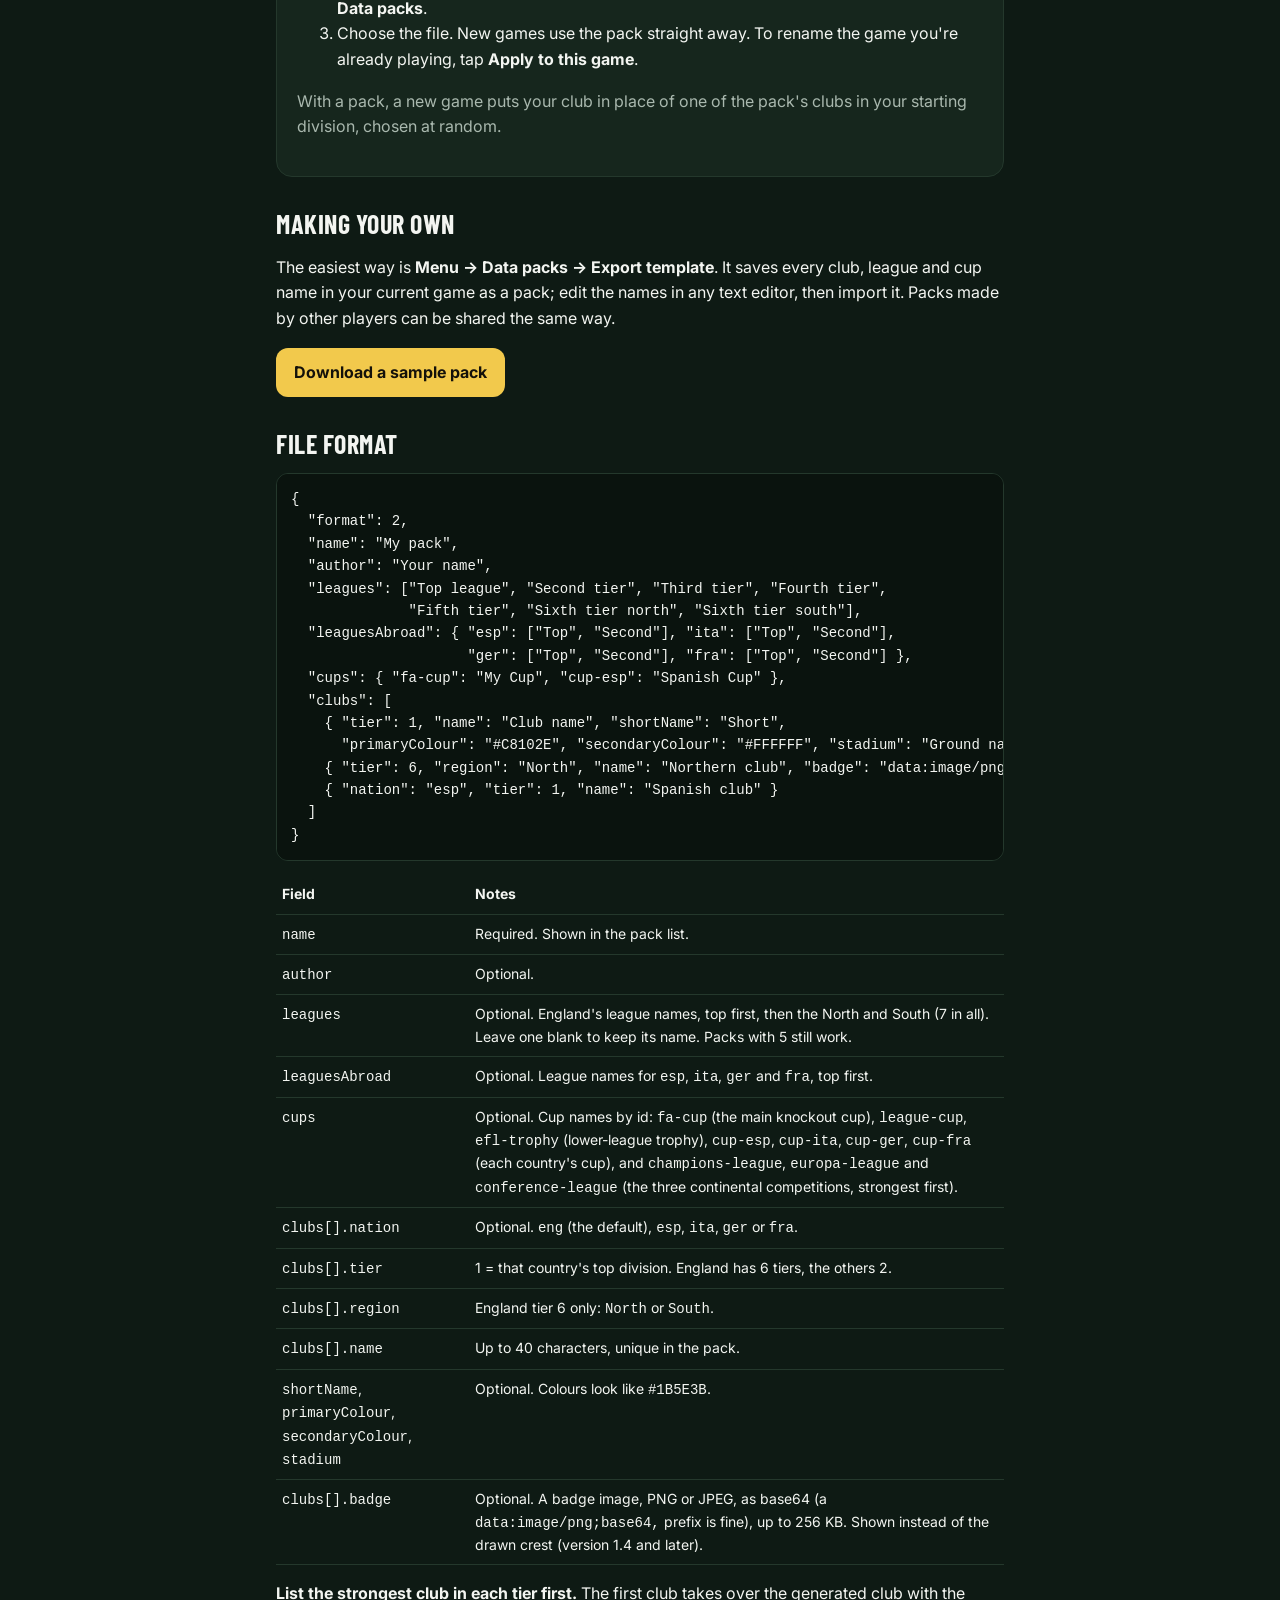
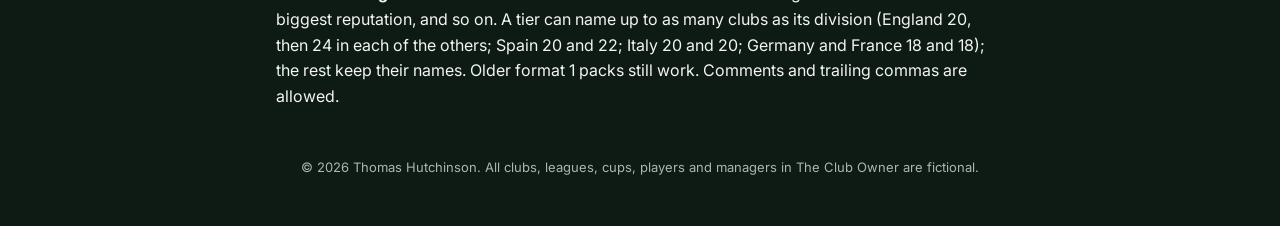
==== commit fd8b3b39: "Data packs: club badges in the real clubs packs, badge field in the guide" ====
--- a/data-packs.html
+++ b/data-packs.html
@@ -19,11 +19,11 @@
 
 <h2>Real clubs packs</h2>
 <div class="card">
-<p><strong>European Football 2026/27</strong> <span class="tag">New</span><br>Every club in the game, in one pack: all six English tiers, including the National League North and South, plus the top two divisions in Spain, Italy, Germany and France. This season's line-ups, with kit colours, grounds and the real league and cup names.</p>
+<p><strong>European Football 2026/27</strong> <span class="tag">New</span><br>Every club in the game, in one pack: all six English tiers, including the National League North and South, plus the top two divisions in Spain, Italy, Germany and France. This season's line-ups, with club badges, kit colours, grounds and the real league and cup names.</p>
 <p><a class="btn" href="european-football-2026-27.json" download>Download the 2026/27 pack</a></p>
 <p class="muted" style="margin-top:18px"><strong>European Football 2025/26</strong>: last season's clubs, every nation. <a href="european-football-2025-26.json" download>Download the 2025/26 pack</a></p>
 <p class="muted"><strong>England only</strong>: all six tiers. <a href="english-football-2026-27.json" download>2026/27</a> · <a href="english-football-2025-26.json" download>2025/26</a></p>
-<p class="muted">Needs version 1.3 or later of the game.</p>
+<p class="muted">Needs version 1.3 or later of the game. Badges show from version 1.4; earlier versions use the names and colours and draw their own crests.</p>
 </div>
 
 <h2>Retro pack</h2>
@@ -61,7 +61,7 @@
   "clubs": [
     { "tier": 1, "name": "Club name", "shortName": "Short",
       "primaryColour": "#C8102E", "secondaryColour": "#FFFFFF", "stadium": "Ground name" },
-    { "tier": 6, "region": "North", "name": "Northern club" },
+    { "tier": 6, "region": "North", "name": "Northern club", "badge": "[data-uri]..." },
     { "nation": "esp", "tier": 1, "name": "Spanish club" }
   ]
 }</pre>
@@ -77,6 +77,7 @@
 <tr><td><code>clubs[].region</code></td><td>England tier 6 only: <code>North</code> or <code>South</code>.</td></tr>
 <tr><td><code>clubs[].name</code></td><td>Up to 40 characters, unique in the pack.</td></tr>
 <tr><td><code>shortName</code>, <code>primaryColour</code>, <code>secondaryColour</code>, <code>stadium</code></td><td>Optional. Colours look like <code>#1B5E3B</code>.</td></tr>
+<tr><td><code>clubs[].badge</code></td><td>Optional. A badge image, PNG or JPEG, as base64 (a <code>data:image/png;base64,</code> prefix is fine), up to 256 KB. Shown instead of the drawn crest (version 1.4 and later).</td></tr>
 </table>
 <p><strong>List the strongest club in each tier first.</strong> The first club takes over the generated club with the biggest reputation, and so on. A tier can name up to as many clubs as its division (England 20, then 24 in each of the others; Spain 20 and 22; Italy 20 and 20; Germany and France 18 and 18); the rest keep their names. Older format 1 packs still work. Comments and trailing commas are allowed.</p>
 <footer>© 2026 Thomas Hutchinson. All clubs, leagues, cups, players and managers in The Club Owner are fictional.</footer>
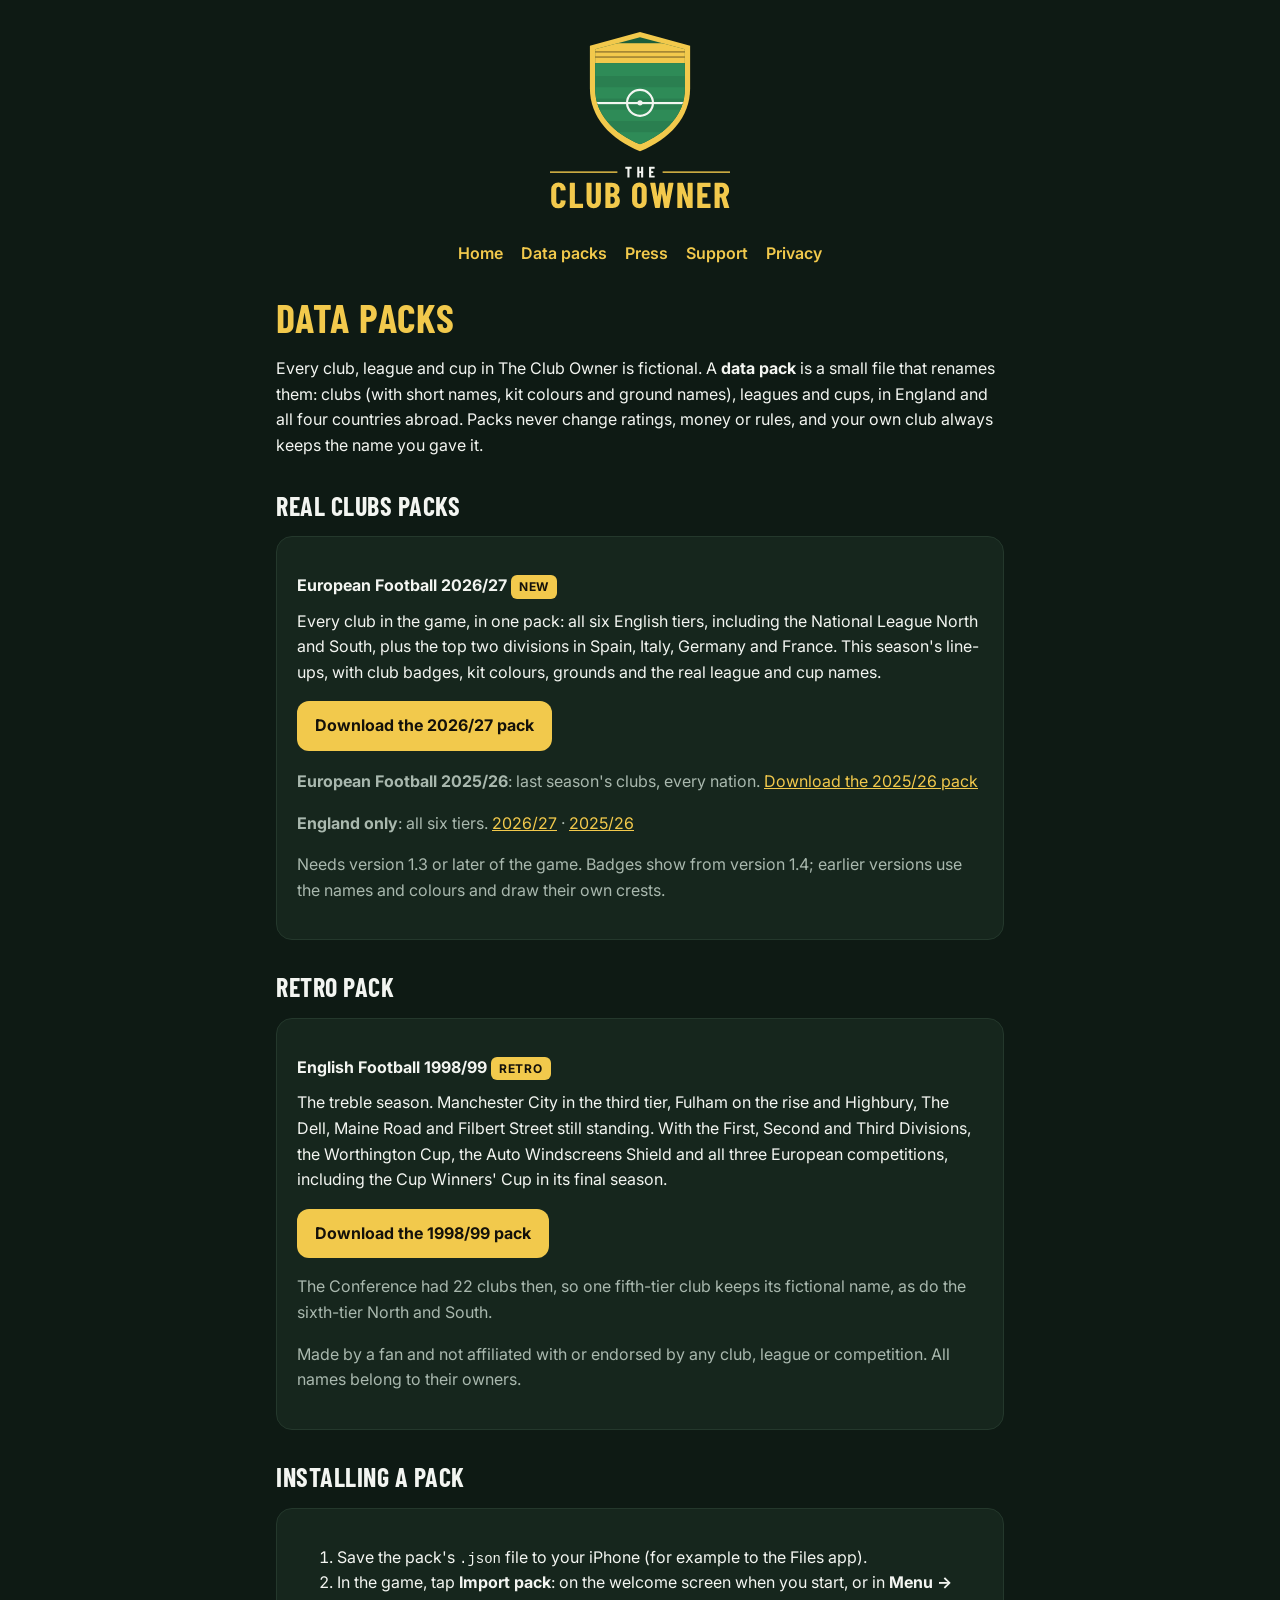
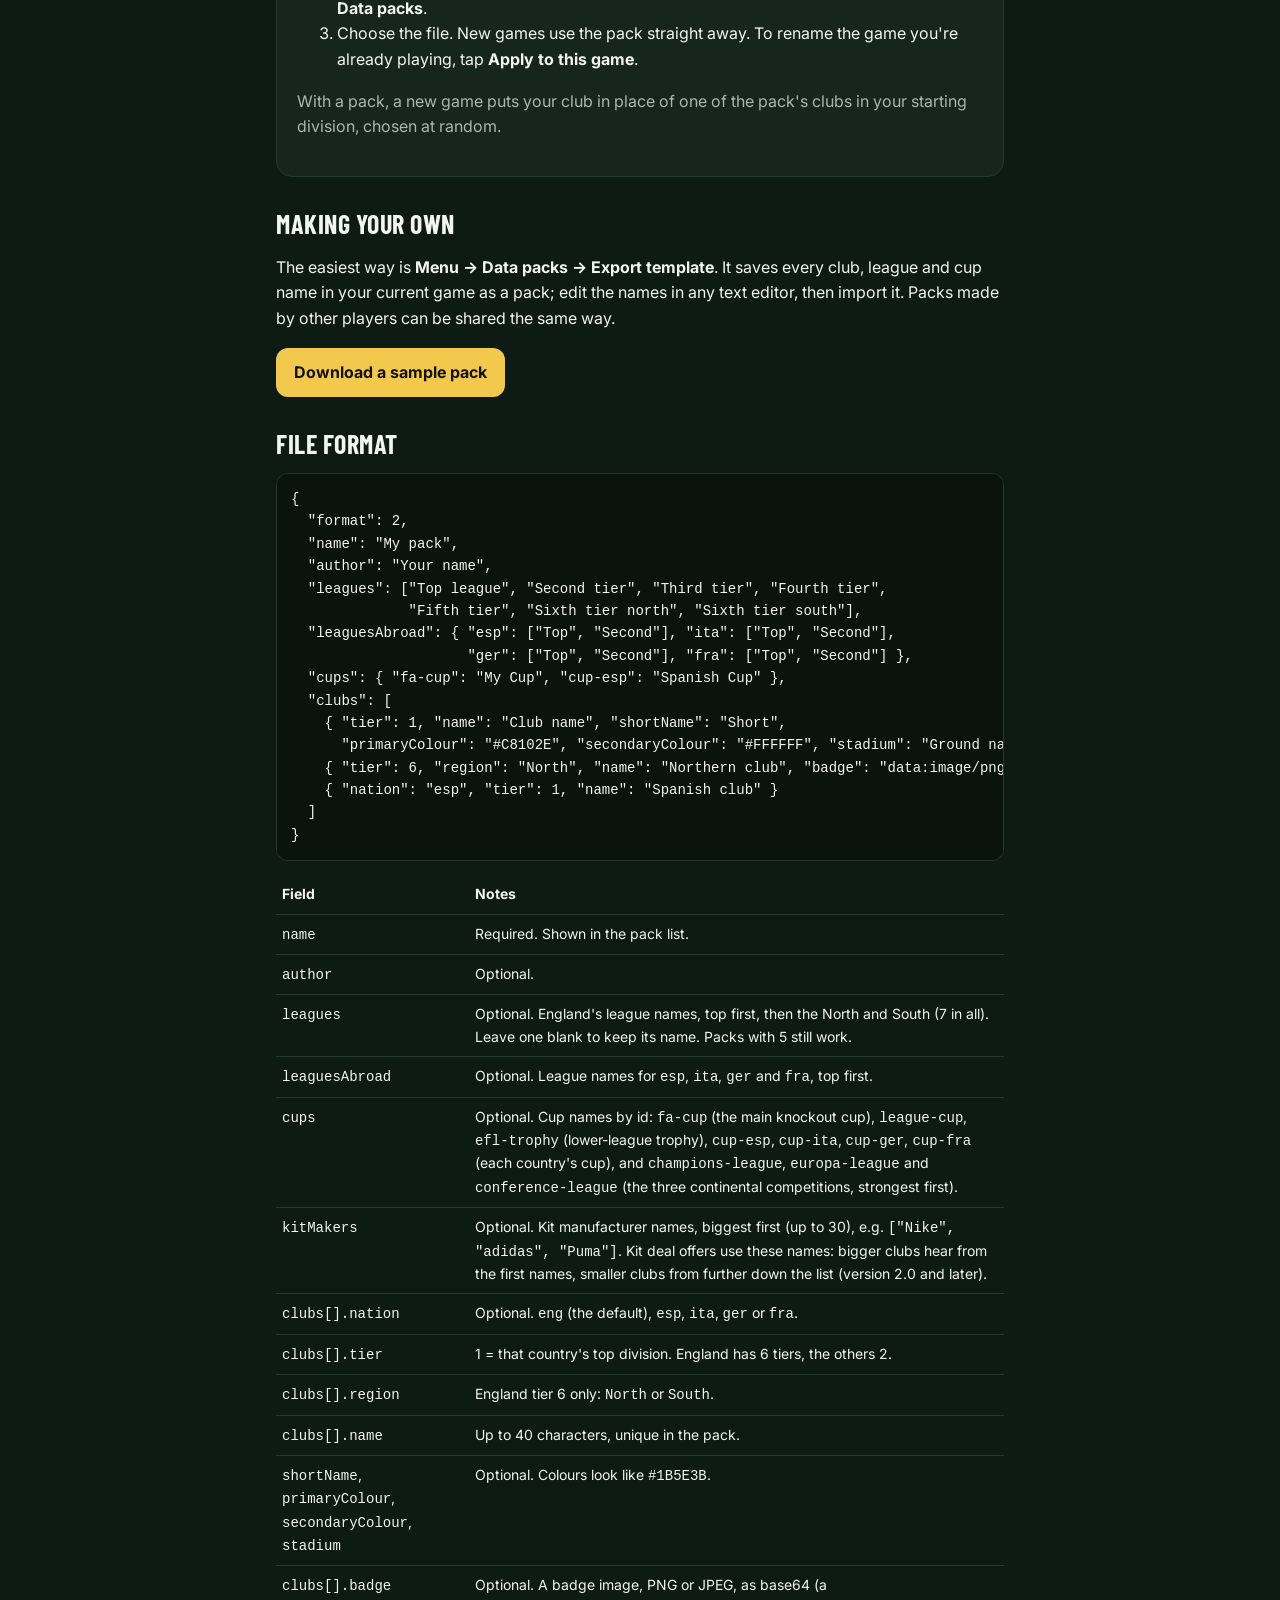
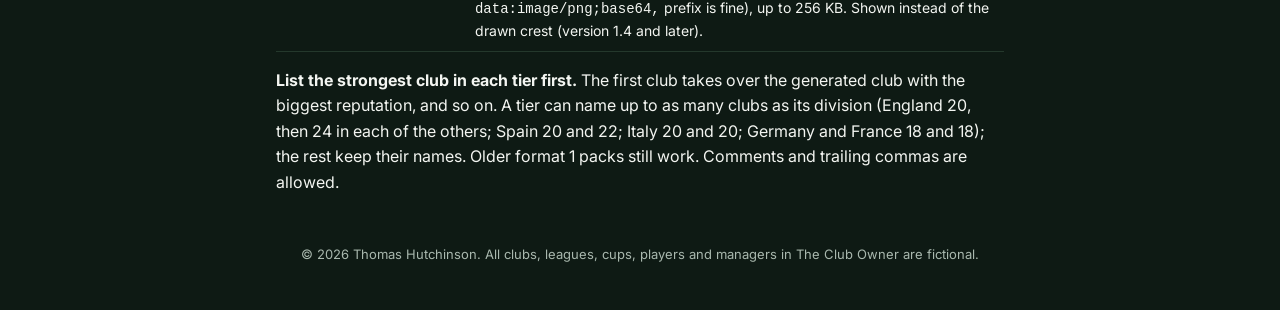
==== commit 5c9c88ad: "Data packs: kitMakers (kit manufacturer names, 2.0)" ====
--- a/data-packs.html
+++ b/data-packs.html
@@ -72,6 +72,7 @@
 <tr><td><code>leagues</code></td><td>Optional. England's league names, top first, then the North and South (7 in all). Leave one blank to keep its name. Packs with 5 still work.</td></tr>
 <tr><td><code>leaguesAbroad</code></td><td>Optional. League names for <code>esp</code>, <code>ita</code>, <code>ger</code> and <code>fra</code>, top first.</td></tr>
 <tr><td><code>cups</code></td><td>Optional. Cup names by id: <code>fa-cup</code> (the main knockout cup), <code>league-cup</code>, <code>efl-trophy</code> (lower-league trophy), <code>cup-esp</code>, <code>cup-ita</code>, <code>cup-ger</code>, <code>cup-fra</code> (each country's cup), and <code>champions-league</code>, <code>europa-league</code> and <code>conference-league</code> (the three continental competitions, strongest first).</td></tr>
+<tr><td><code>kitMakers</code></td><td>Optional. Kit manufacturer names, biggest first (up to 30), e.g. <code>["Nike", "adidas", "Puma"]</code>. Kit deal offers use these names: bigger clubs hear from the first names, smaller clubs from further down the list (version 2.0 and later).</td></tr>
 <tr><td><code>clubs[].nation</code></td><td>Optional. <code>eng</code> (the default), <code>esp</code>, <code>ita</code>, <code>ger</code> or <code>fra</code>.</td></tr>
 <tr><td><code>clubs[].tier</code></td><td>1 = that country's top division. England has 6 tiers, the others 2.</td></tr>
 <tr><td><code>clubs[].region</code></td><td>England tier 6 only: <code>North</code> or <code>South</code>.</td></tr>
